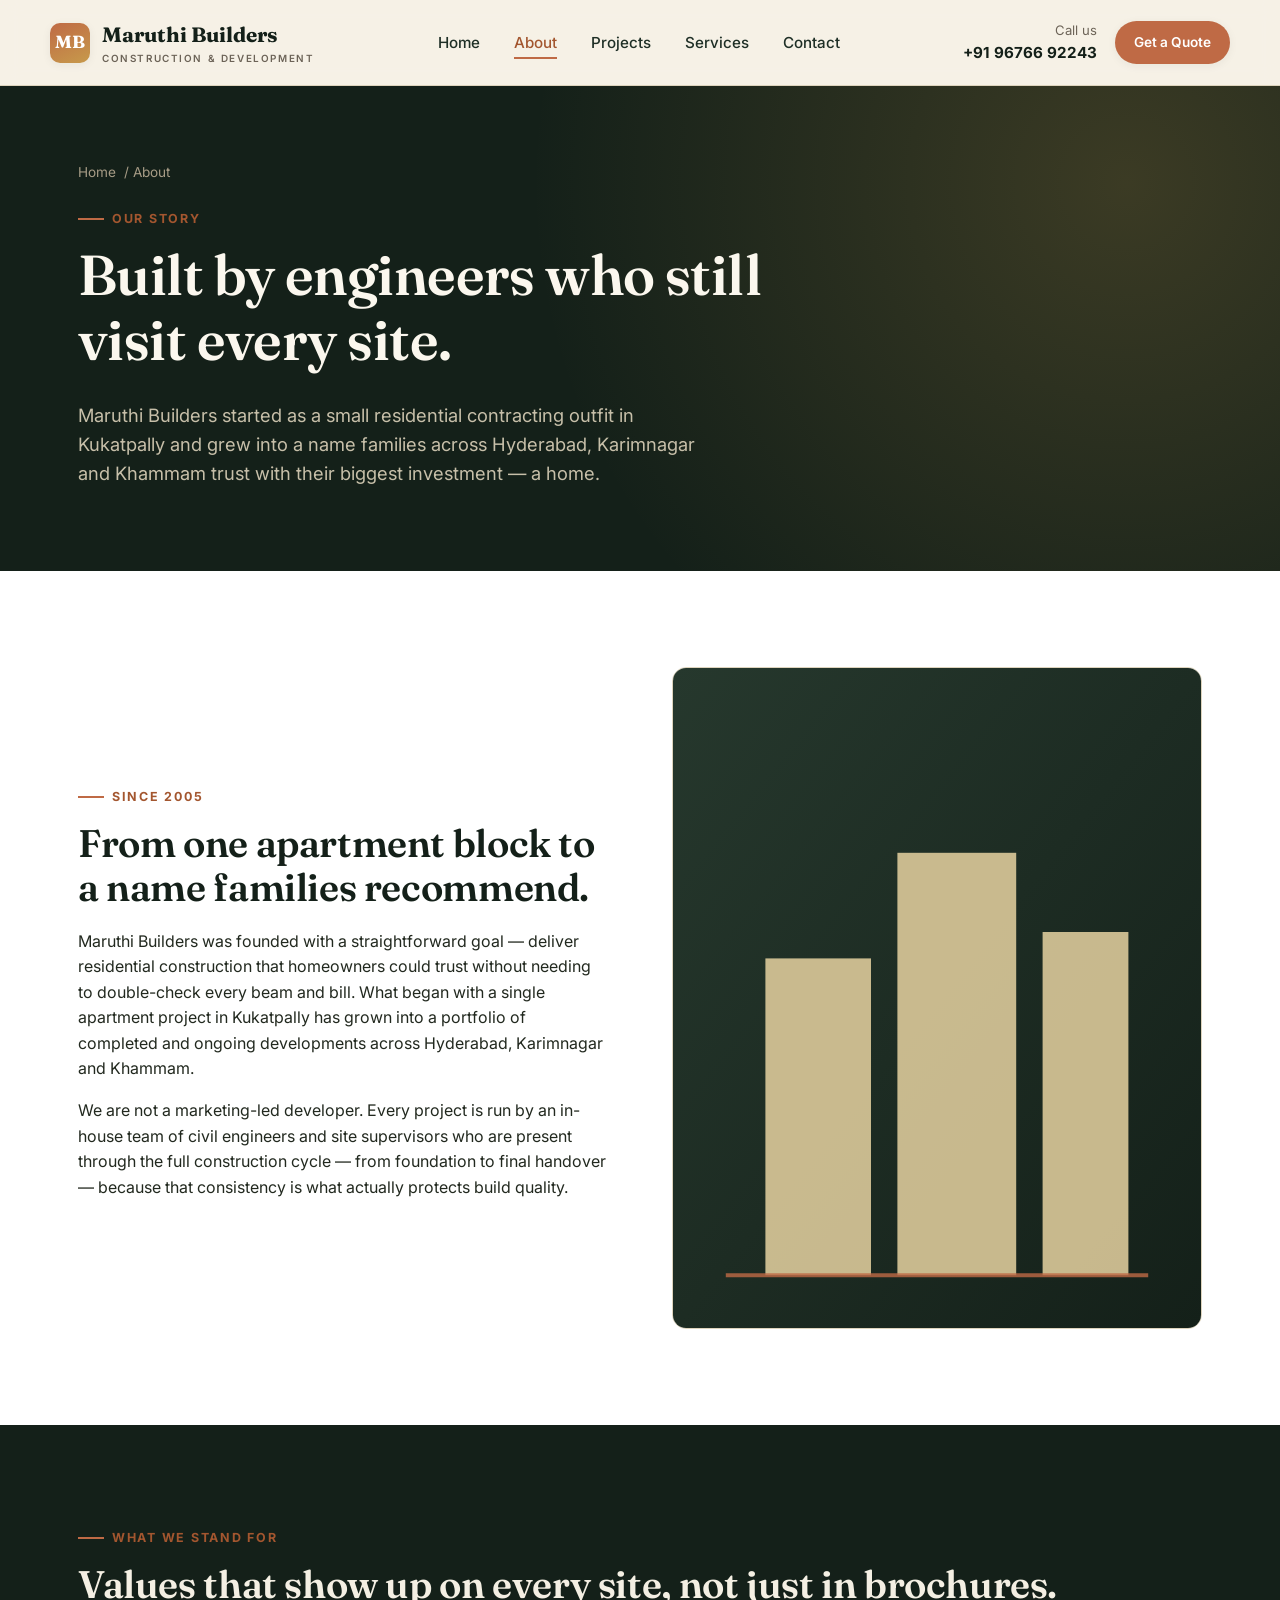
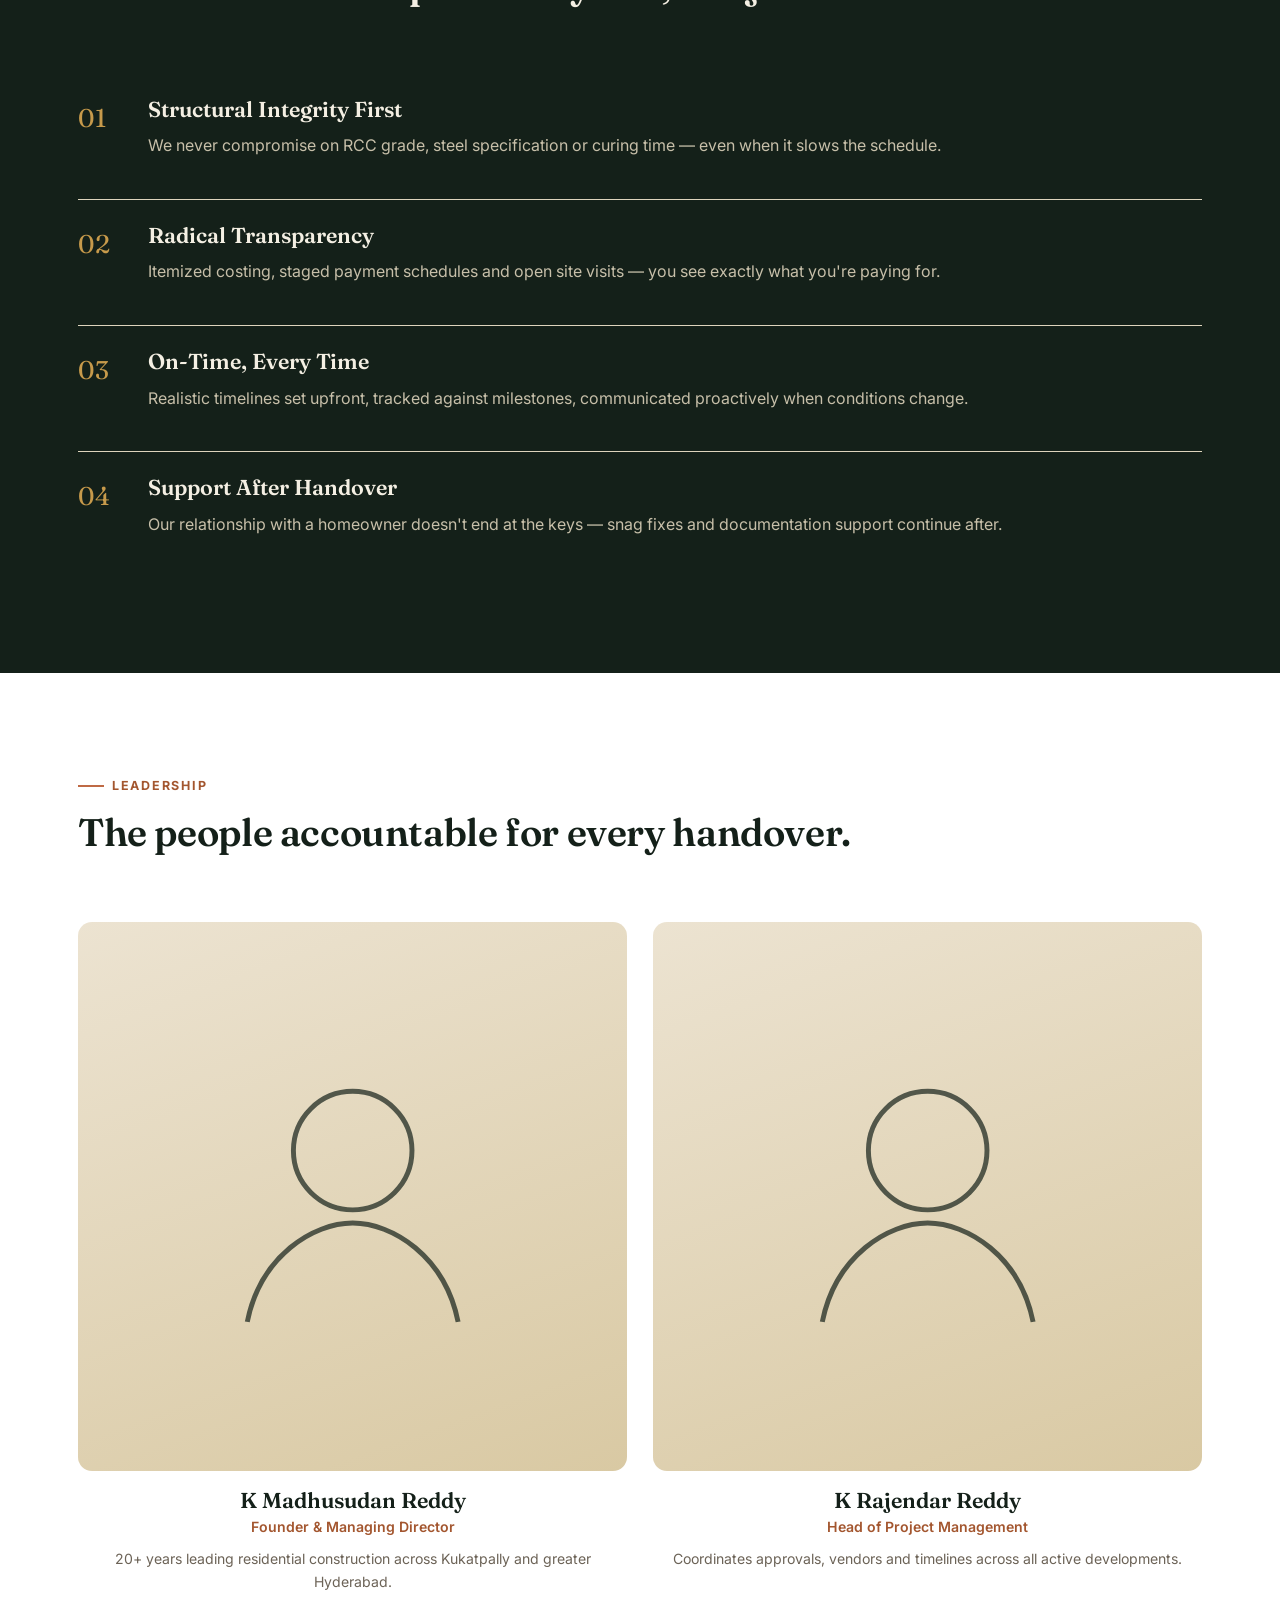
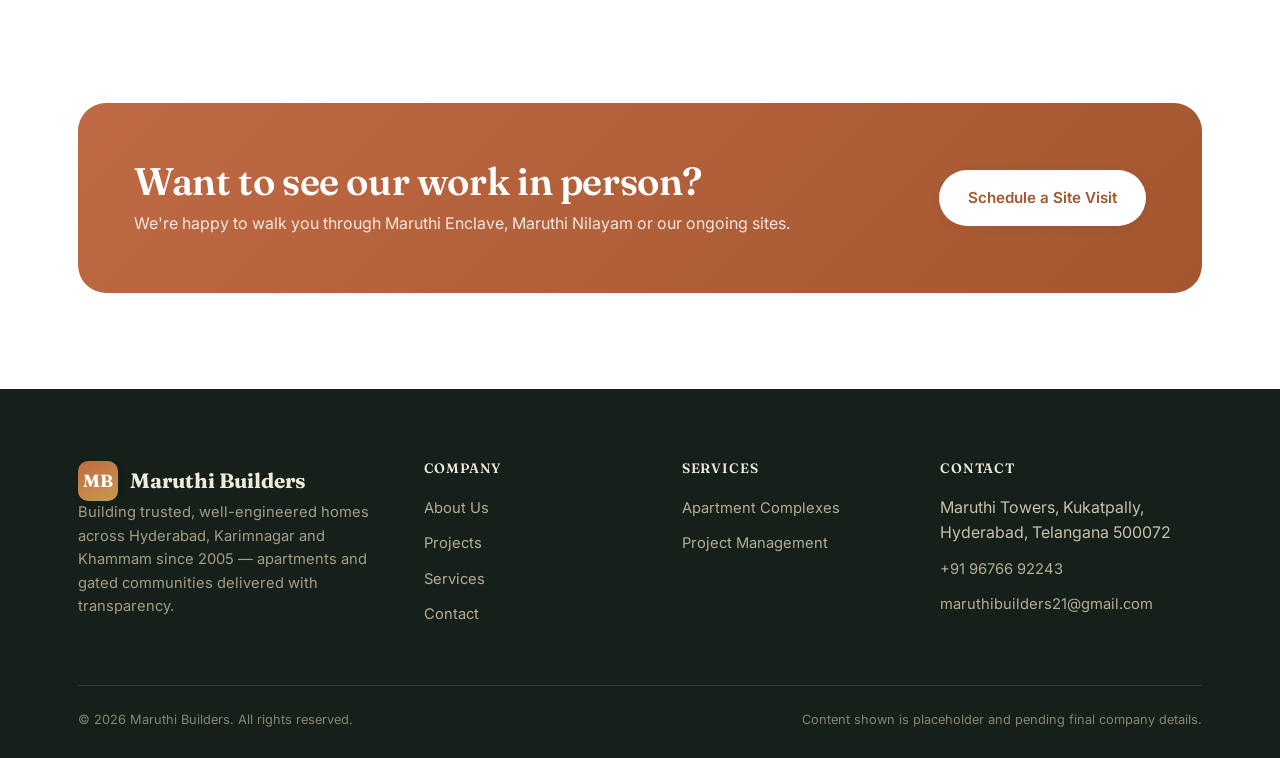
==== about.html @ 2b8c1f6b "Add per-project detail pages, refresh contact/service-area info, trim service lineup - Add individua" ====
<!DOCTYPE html>
<html lang="en">
<head>
<meta charset="UTF-8" />
<meta name="viewport" content="width=device-width, initial-scale=1.0" />
<title>About Us | Maruthi Builders</title>
<meta name="description" content="Maruthi Builders — two decades of residential construction in Hyderabad. Our story, values and the team behind every handover." />
<link rel="preconnect" href="https://fonts.googleapis.com">
<link href="https://fonts.googleapis.com/css2?family=Fraunces:wght@500;600;700&family=Inter:wght@400;500;600;700&display=swap" rel="stylesheet">
<link rel="stylesheet" href="css/styles.css" />
</head>
<body>

<header class="site-header">
  <nav class="nav container">
    <a href="index.html" class="brand">
      <span class="brand-mark">MB</span>
      <span>Maruthi Builders<small>Construction &amp; Development</small></span>
    </a>
    <ul class="nav-links">
      <li><a href="index.html">Home</a></li>
      <li><a href="about.html" aria-current="page">About</a></li>
      <li><a href="projects.html">Projects</a></li>
      <li><a href="services.html">Services</a></li>
      <li><a href="contact.html">Contact</a></li>
    </ul>
    <div class="nav-cta">
      <div class="nav-phone">
        <span>Call us</span>
        <strong>+91 96766 92243</strong>
      </div>
      <a href="contact.html" class="btn btn-primary btn-sm">Get a Quote</a>
    </div>
    <button class="nav-toggle" aria-label="Toggle menu">
      <span></span><span></span><span></span>
    </button>
  </nav>
</header>

<section class="page-hero">
  <div class="container">
    <div class="breadcrumb"><a href="index.html">Home</a> / About</div>
    <span class="eyebrow">Our Story</span>
    <h1>Built by engineers who still visit every site.</h1>
    <p class="lede">Maruthi Builders started as a small residential contracting outfit in Kukatpally and grew into a name families across Hyderabad, Karimnagar and Khammam trust with their biggest investment — a home.</p>
  </div>
</section>

<section class="section section--surface">
  <div class="container">
    <div class="grid grid-2" style="align-items:center; gap:64px;">
      <div class="reveal">
        <span class="eyebrow">Since 2005</span>
        <h2>From one apartment block to a name families recommend.</h2>
        <p>Maruthi Builders was founded with a straightforward goal — deliver residential construction that homeowners could trust without needing to double-check every beam and bill. What began with a single apartment project in Kukatpally has grown into a portfolio of completed and ongoing developments across Hyderabad, Karimnagar and Khammam.</p>
        <p>We are not a marketing-led developer. Every project is run by an in-house team of civil engineers and site supervisors who are present through the full construction cycle — from foundation to final handover — because that consistency is what actually protects build quality.</p>
      </div>
      <div class="card" style="padding:0; overflow:hidden;">
        <div class="project-thumb" style="aspect-ratio:4/5;">
          <svg viewBox="0 0 400 500" xmlns="http://www.w3.org/2000/svg">
            <rect width="400" height="500" fill="url(#ag1)"/>
            <defs><linearGradient id="ag1" x1="0" y1="0" x2="1" y2="1"><stop offset="0" stop-color="#26382d"/><stop offset="1" stop-color="#142019"/></linearGradient></defs>
            <g fill="#e7d3a1" opacity="0.85">
              <rect x="70" y="220" width="80" height="240"/>
              <rect x="170" y="140" width="90" height="320"/>
              <rect x="280" y="200" width="65" height="260"/>
            </g>
            <g stroke="#bf6a45" stroke-width="3" fill="none" opacity="0.8">
              <line x1="40" y1="460" x2="360" y2="460"/>
            </g>
          </svg>
        </div>
      </div>
    </div>
  </div>
</section>

<section class="section section--ink">
  <div class="container">
    <div class="section-head reveal">
      <div>
        <span class="eyebrow">What We Stand For</span>
        <h2>Values that show up on every site, not just in brochures.</h2>
      </div>
    </div>
    <div class="value-row reveal">
      <span class="value-num">01</span>
      <div><h3>Structural Integrity First</h3><p>We never compromise on RCC grade, steel specification or curing time — even when it slows the schedule.</p></div>
    </div>
    <div class="value-row reveal">
      <span class="value-num">02</span>
      <div><h3>Radical Transparency</h3><p>Itemized costing, staged payment schedules and open site visits — you see exactly what you're paying for.</p></div>
    </div>
    <div class="value-row reveal">
      <span class="value-num">03</span>
      <div><h3>On-Time, Every Time</h3><p>Realistic timelines set upfront, tracked against milestones, communicated proactively when conditions change.</p></div>
    </div>
    <div class="value-row reveal">
      <span class="value-num">04</span>
      <div><h3>Support After Handover</h3><p>Our relationship with a homeowner doesn't end at the keys — snag fixes and documentation support continue after.</p></div>
    </div>
  </div>
</section>

<section class="section section--surface">
  <div class="container">
    <div class="section-head reveal">
      <div>
        <span class="eyebrow">Leadership</span>
        <h2>The people accountable for every handover.</h2>
      </div>
    </div>
    <div class="grid grid-2">
      <div class="leader-card reveal">
        <div class="leader-photo">
          <svg viewBox="0 0 100 100" fill="none" stroke="#142019" stroke-width="1.5"><circle cx="50" cy="36" r="18"/><path d="M18 88c4-20 20-30 32-30s28 10 32 30"/></svg>
        </div>
        <h3>K Madhusudan Reddy</h3>
        <span class="leader-role">Founder &amp; Managing Director</span>
        <p>20+ years leading residential construction across Kukatpally and greater Hyderabad.</p>
      </div>
      <div class="leader-card reveal">
        <div class="leader-photo">
          <svg viewBox="0 0 100 100" fill="none" stroke="#142019" stroke-width="1.5"><circle cx="50" cy="36" r="18"/><path d="M18 88c4-20 20-30 32-30s28 10 32 30"/></svg>
        </div>
        <h3>K Rajendar Reddy</h3>
        <span class="leader-role">Head of Project Management</span>
        <p>Coordinates approvals, vendors and timelines across all active developments.</p>
      </div>
    </div>
  </div>
</section>

<section class="section section--surface" style="padding-top:0;">
  <div class="container">
    <div class="cta-band reveal">
      <div>
        <h2>Want to see our work in person?</h2>
        <p>We're happy to walk you through Maruthi Enclave, Maruthi Nilayam or our ongoing sites.</p>
      </div>
      <a href="contact.html" class="btn btn-primary">Schedule a Site Visit</a>
    </div>
  </div>
</section>

<footer class="site-footer">
  <div class="container">
    <div class="footer-grid">
      <div class="footer-brand">
        <a href="index.html" class="brand" style="color:#efe9da;">
          <span class="brand-mark">MB</span>
          <span>Maruthi Builders</span>
        </a>
        <p>Building trusted, well-engineered homes across Hyderabad, Karimnagar and Khammam since 2005 — apartments and gated communities delivered with transparency.</p>
      </div>
      <div class="footer-col">
        <h4>Company</h4>
        <ul>
          <li><a href="about.html">About Us</a></li>
          <li><a href="projects.html">Projects</a></li>
          <li><a href="services.html">Services</a></li>
          <li><a href="contact.html">Contact</a></li>
        </ul>
      </div>
      <div class="footer-col">
        <h4>Services</h4>
        <ul>
          <li><a href="services.html">Apartment Complexes</a></li>
          <li><a href="services.html">Project Management</a></li>
        </ul>
      </div>
      <div class="footer-col">
        <h4>Contact</h4>
        <ul>
          <li>Maruthi Towers, Kukatpally, Hyderabad, Telangana 500072</li>
          <li><a href="tel:+919676692243">+91 96766 92243</a></li>
          <li><a href="mailto:maruthibuilders21@gmail.com">maruthibuilders21@gmail.com</a></li>
        </ul>
      </div>
    </div>
    <div class="footer-bottom">
      <span>© 2026 Maruthi Builders. All rights reserved.</span>
      <span>Content shown is placeholder and pending final company details.</span>
    </div>
  </div>
</footer>

<script src="js/main.js"></script>
</body>
</html>
---- css/styles.css ----
/* ==========================================================================
   Maruthi Builders — Design System
   ========================================================================== */

:root {
  /* Palette: deep forest ink + warm terracotta/gold on sand */
  --ink: #142019;
  --ink-soft: #1f2f26;
  --ink-fade: #45564c;
  --sand: #f6f1e7;
  --sand-deep: #ece3d1;
  --surface: #ffffff;
  --text: #22291f;
  --muted: #6c6357;
  --line: #ded4bd;
  --terracotta: #bf6a45;
  --terracotta-dark: #a3562f;
  --gold: #c79a4b;
  --gold-soft: #e7d3a1;
  --success: #4c7a5c;

  --font-head: "Fraunces", "Georgia", serif;
  --font-body: "Inter", "Segoe UI", -apple-system, BlinkMacSystemFont, sans-serif;

  --radius-sm: 6px;
  --radius-md: 14px;
  --radius-lg: 28px;

  --shadow-sm: 0 2px 10px rgba(20, 32, 25, 0.06);
  --shadow-md: 0 12px 32px rgba(20, 32, 25, 0.10);
  --shadow-lg: 0 24px 60px rgba(20, 32, 25, 0.16);

  --container: 1180px;
}

* { box-sizing: border-box; }
html { scroll-behavior: smooth; }

body {
  margin: 0;
  font-family: var(--font-body);
  color: var(--text);
  background: var(--sand);
  line-height: 1.6;
  -webkit-font-smoothing: antialiased;
}

img { max-width: 100%; display: block; }
a { color: inherit; text-decoration: none; }
ul { list-style: none; margin: 0; padding: 0; }
button { font-family: inherit; cursor: pointer; }
input, select, textarea { font-family: inherit; }

h1, h2, h3, h4 {
  font-family: var(--font-head);
  color: var(--ink);
  margin: 0 0 0.5em;
  line-height: 1.15;
  font-weight: 600;
}

h1 { font-size: clamp(2.4rem, 4.4vw, 4rem); letter-spacing: -0.01em; }
h2 { font-size: clamp(1.9rem, 3vw, 2.7rem); letter-spacing: -0.01em; }
h3 { font-size: 1.35rem; }
p { margin: 0 0 1em; color: var(--text); }

.container {
  max-width: var(--container);
  margin: 0 auto;
  padding: 0 28px;
}

.eyebrow {
  display: inline-flex;
  align-items: center;
  gap: 8px;
  font-size: 0.78rem;
  font-weight: 700;
  letter-spacing: 0.14em;
  text-transform: uppercase;
  color: var(--terracotta-dark);
  margin-bottom: 14px;
}
.eyebrow::before {
  content: "";
  width: 26px;
  height: 2px;
  background: var(--terracotta);
  display: inline-block;
}

.section { padding: 96px 0; }
.section--tight { padding: 64px 0; }
.section--ink { background: var(--ink); color: #efe9da; }
.section--ink h2, .section--ink h3, .section--ink p.lede { color: #f4efe3; }
.section--ink p { color: #c7bfa9; }
.section--sand-deep { background: var(--sand-deep); }
.section--surface { background: var(--surface); }

.lede {
  font-size: 1.15rem;
  color: var(--ink-fade);
  max-width: 620px;
}

.section-head {
  display: flex;
  justify-content: space-between;
  align-items: flex-end;
  gap: 32px;
  margin-bottom: 48px;
  flex-wrap: wrap;
}
.section-head .lede { margin: 0; }

/* Buttons */
.btn {
  display: inline-flex;
  align-items: center;
  gap: 10px;
  padding: 15px 28px;
  border-radius: 999px;
  font-weight: 600;
  font-size: 0.95rem;
  border: 1px solid transparent;
  transition: transform 0.2s ease, box-shadow 0.2s ease, background 0.2s ease, color .2s ease;
  white-space: nowrap;
}
.btn-primary {
  background: var(--terracotta);
  color: #fff;
  box-shadow: var(--shadow-sm);
}
.btn-primary:hover { background: var(--terracotta-dark); transform: translateY(-2px); box-shadow: var(--shadow-md); }

.btn-ghost {
  background: transparent;
  border-color: rgba(20, 32, 25, 0.22);
  color: var(--ink);
}
.btn-ghost:hover { border-color: var(--ink); transform: translateY(-2px); }

.btn-on-dark {
  border-color: rgba(239, 233, 218, 0.35);
  color: #efe9da;
}
.btn-on-dark:hover { border-color: #efe9da; }

.btn-sm { padding: 10px 18px; font-size: 0.85rem; }

/* ==========================================================================
   Header / Nav
   ========================================================================== */

.site-header {
  position: sticky;
  top: 0;
  z-index: 100;
  background: rgba(246, 241, 231, 0.92);
  backdrop-filter: blur(10px);
  border-bottom: 1px solid var(--line);
}

.nav {
  display: flex;
  align-items: center;
  justify-content: space-between;
  padding: 18px 0;
}

.brand {
  display: flex;
  align-items: center;
  gap: 12px;
  font-family: var(--font-head);
  font-size: 1.3rem;
  font-weight: 700;
  color: var(--ink);
}
.brand-mark {
  width: 40px;
  height: 40px;
  border-radius: 10px;
  background: linear-gradient(155deg, var(--terracotta), var(--gold));
  display: flex;
  align-items: center;
  justify-content: center;
  color: #fff;
  font-family: var(--font-head);
  font-weight: 700;
  font-size: 1.1rem;
  box-shadow: var(--shadow-sm);
}
.brand small {
  display: block;
  font-family: var(--font-body);
  font-size: 0.62rem;
  font-weight: 600;
  letter-spacing: 0.16em;
  color: var(--muted);
  text-transform: uppercase;
}

.nav-links {
  display: flex;
  align-items: center;
  gap: 34px;
}
.nav-links a {
  font-size: 0.95rem;
  font-weight: 500;
  color: var(--ink-soft);
  position: relative;
  padding: 4px 0;
}
.nav-links a::after {
  content: "";
  position: absolute;
  left: 0; right: 0; bottom: -3px;
  height: 2px;
  background: var(--terracotta);
  transform: scaleX(0);
  transform-origin: left;
  transition: transform 0.25s ease;
}
.nav-links a:hover::after,
.nav-links a[aria-current="page"]::after { transform: scaleX(1); }
.nav-links a[aria-current="page"] { color: var(--terracotta-dark); }

.nav-cta { display: flex; align-items: center; gap: 18px; }
.nav-phone {
  display: flex;
  flex-direction: column;
  font-size: 0.82rem;
  color: var(--muted);
  text-align: right;
}
.nav-phone strong { color: var(--ink); font-size: 0.95rem; }

.nav-toggle {
  display: none;
  flex-direction: column;
  gap: 5px;
  background: none;
  border: none;
  padding: 6px;
}
.nav-toggle span { width: 24px; height: 2px; background: var(--ink); border-radius: 2px; }

/* ==========================================================================
   Hero
   ========================================================================== */

.hero {
  position: relative;
  overflow: hidden;
  background: var(--ink);
  color: #efe9da;
  padding: 120px 0 100px;
}
.hero::before {
  content: "";
  position: absolute;
  inset: 0;
  background:
    radial-gradient(circle at 82% 12%, rgba(199, 154, 75, 0.28), transparent 45%),
    radial-gradient(circle at 8% 88%, rgba(191, 106, 69, 0.24), transparent 50%);
  pointer-events: none;
}
.hero .container { position: relative; display: grid; grid-template-columns: 1.1fr 0.9fr; gap: 56px; align-items: center; }
.hero-copy .eyebrow { color: var(--gold-soft); }
.hero-copy .eyebrow::before { background: var(--gold-soft); }
.hero h1 { color: #fbf7ee; }
.hero-copy p.lede { color: #c7bfa9; }
.hero-actions { display: flex; gap: 16px; margin-top: 32px; flex-wrap: wrap; }

.hero-stats {
  display: grid;
  grid-template-columns: repeat(3, 1fr);
  gap: 22px;
  margin-top: 56px;
  border-top: 1px solid rgba(239, 233, 218, 0.18);
  padding-top: 28px;
}
.hero-stats .stat-num { font-family: var(--font-head); font-size: 2.1rem; color: var(--gold-soft); }
.hero-stats .stat-label { font-size: 0.8rem; color: #a79c86; letter-spacing: 0.03em; }

.hero-visual {
  position: relative;
  aspect-ratio: 4 / 5;
  border-radius: var(--radius-lg);
  background: linear-gradient(160deg, #26382d, #1a251d 60%, #142019);
  border: 1px solid rgba(239, 233, 218, 0.14);
  overflow: hidden;
  box-shadow: var(--shadow-lg);
}
.hero-visual svg { position: absolute; inset: 0; width: 100%; height: 100%; }
.hero-visual-badge {
  position: absolute;
  left: 24px;
  bottom: 24px;
  right: 24px;
  background: rgba(20, 32, 25, 0.55);
  backdrop-filter: blur(6px);
  border: 1px solid rgba(239, 233, 218, 0.18);
  border-radius: var(--radius-md);
  padding: 18px 20px;
  display: flex;
  justify-content: space-between;
  gap: 12px;
}
.hero-visual-badge div strong { display: block; font-family: var(--font-head); color: var(--gold-soft); font-size: 1.1rem; }
.hero-visual-badge div span { font-size: 0.78rem; color: #c7bfa9; }

/* ==========================================================================
   Trust strip
   ========================================================================== */
.trust-strip {
  background: var(--surface);
  border-bottom: 1px solid var(--line);
  padding: 26px 0;
}
.trust-strip .container {
  display: flex;
  flex-wrap: nowrap;
  gap: clamp(6px, 1.8vw, 28px);
  justify-content: space-between;
  align-items: center;
}
.trust-item {
  display: flex;
  align-items: center;
  gap: 8px;
  font-size: clamp(0.62rem, 1.55vw, 0.88rem);
  color: var(--ink-soft);
  font-weight: 600;
  white-space: nowrap;
  min-width: 0;
}
.trust-item .dot { flex-shrink: 0; }
.trust-item .dot { width: 8px; height: 8px; border-radius: 50%; background: var(--terracotta); }

/* ==========================================================================
   Cards: services / values / process
   ========================================================================== */

.grid {
  display: grid;
  gap: 26px;
}
.grid-4 { grid-template-columns: repeat(4, 1fr); }
.grid-3 { grid-template-columns: repeat(3, 1fr); }
.grid-2 { grid-template-columns: repeat(2, 1fr); }

.card {
  background: var(--surface);
  border: 1px solid var(--line);
  border-radius: var(--radius-md);
  padding: 32px 28px;
  transition: transform 0.25s ease, box-shadow 0.25s ease, border-color .25s ease;
}
.card:hover { transform: translateY(-6px); box-shadow: var(--shadow-md); border-color: transparent; }

.card-icon {
  width: 52px;
  height: 52px;
  border-radius: 14px;
  background: linear-gradient(155deg, rgba(191,106,69,0.16), rgba(199,154,75,0.16));
  color: var(--terracotta-dark);
  display: flex;
  align-items: center;
  justify-content: center;
  margin-bottom: 20px;
}
.card-icon svg { width: 26px; height: 26px; }

.card h3 { margin-bottom: 10px; }
.card p { color: var(--muted); margin-bottom: 0; font-size: 0.95rem; }
.card-link {
  display: inline-flex;
  align-items: center;
  gap: 6px;
  margin-top: 16px;
  font-size: 0.85rem;
  font-weight: 700;
  color: var(--terracotta-dark);
}

/* Process */
.process-grid {
  display: grid;
  grid-template-columns: repeat(4, 1fr);
  gap: 24px;
  counter-reset: step;
}
.process-step { position: relative; padding-top: 8px; }
.process-step .step-num {
  font-family: var(--font-head);
  font-size: 2.6rem;
  color: var(--gold-soft);
  opacity: 0.7;
  display: block;
  margin-bottom: 10px;
}
.section--ink .process-step h3 { color: #f4efe3; }
.process-step p { color: var(--muted); font-size: 0.92rem; }
.section--ink .process-step p { color: #b6ac95; }

/* ==========================================================================
   Projects
   ========================================================================== */

.project-filters {
  display: flex;
  gap: 10px;
  flex-wrap: wrap;
  margin-bottom: 40px;
}
.filter-btn {
  padding: 10px 20px;
  border-radius: 999px;
  border: 1px solid var(--line);
  background: var(--surface);
  font-size: 0.85rem;
  font-weight: 600;
  color: var(--ink-soft);
  transition: all 0.2s ease;
}
.filter-btn:hover { border-color: var(--terracotta); }
.filter-btn.is-active { background: var(--ink); color: #efe9da; border-color: var(--ink); }

.project-card {
  background: var(--surface);
  border-radius: var(--radius-md);
  overflow: hidden;
  border: 1px solid var(--line);
  transition: transform .25s ease, box-shadow .25s ease;
}
.project-card:hover { transform: translateY(-6px); box-shadow: var(--shadow-md); }
.project-thumb {
  aspect-ratio: 4/3;
  position: relative;
  overflow: hidden;
}
.project-thumb svg { width: 100%; height: 100%; }
.project-status {
  position: absolute;
  top: 14px;
  left: 14px;
  padding: 6px 14px;
  border-radius: 999px;
  font-size: 0.72rem;
  font-weight: 700;
  letter-spacing: 0.04em;
  text-transform: uppercase;
  backdrop-filter: blur(4px);
}
.project-status.completed { background: rgba(76, 122, 92, 0.9); color: #fff; }
.project-status.ongoing { background: rgba(199, 154, 75, 0.92); color: #22291f; }
.project-status.upcoming { background: rgba(191, 106, 69, 0.92); color: #fff; }

.project-body { padding: 24px 24px 26px; }
.project-loc { display: flex; align-items: center; gap: 6px; font-size: 0.82rem; color: var(--muted); margin-bottom: 10px; }
.project-meta {
  display: flex;
  gap: 18px;
  margin-top: 16px;
  padding-top: 16px;
  border-top: 1px dashed var(--line);
  font-size: 0.8rem;
  color: var(--ink-fade);
}
.project-meta strong { display: block; color: var(--ink); font-family: var(--font-head); font-size: 1rem; }

/* ==========================================================================
   Testimonials
   ========================================================================== */
.testimonial-card {
  background: var(--surface);
  border-radius: var(--radius-md);
  padding: 32px;
  border: 1px solid var(--line);
}
.testimonial-quote { font-family: var(--font-head); font-size: 1.15rem; color: var(--ink); margin-bottom: 20px; }
.testimonial-person { display: flex; align-items: center; gap: 12px; }
.avatar {
  width: 44px; height: 44px; border-radius: 50%;
  display: flex; align-items: center; justify-content: center;
  background: linear-gradient(155deg, var(--terracotta), var(--gold));
  color: #fff; font-weight: 700; font-family: var(--font-head);
}
.testimonial-person strong { display: block; font-size: 0.92rem; }
.testimonial-person span { font-size: 0.8rem; color: var(--muted); }
.stars { color: var(--gold); letter-spacing: 2px; margin-bottom: 12px; }

/* ==========================================================================
   CTA band
   ========================================================================== */
.cta-band {
  background: linear-gradient(135deg, var(--terracotta) 0%, var(--terracotta-dark) 100%);
  border-radius: var(--radius-lg);
  padding: 56px;
  color: #fff;
  display: flex;
  justify-content: space-between;
  align-items: center;
  gap: 32px;
  flex-wrap: wrap;
}
.cta-band h2 { color: #fff; margin-bottom: 8px; }
.cta-band p { color: rgba(255,255,255,0.85); margin: 0; }
.cta-band .btn-primary { background: #fff; color: var(--terracotta-dark); }

/* ==========================================================================
   Project detail pages
   ========================================================================== */
.detail-specs { display: grid; grid-template-columns: 1fr 1fr; gap: 0 32px; }
.detail-specs > div { padding: 14px 0; border-top: 1px dashed var(--line); }
.detail-specs > div:nth-child(1), .detail-specs > div:nth-child(2) { border-top: none; }
.detail-specs dt { font-weight: 700; color: var(--ink); font-family: var(--font-head); font-size: 0.95rem; margin-bottom: 4px; }
.detail-specs dd { margin: 0; color: var(--ink-fade); font-size: 0.9rem; line-height: 1.5; }
.amenity-grid { display: grid; grid-template-columns: repeat(3, 1fr); gap: 14px; }
.amenity-chip {
  background: var(--surface);
  border: 1px solid var(--line);
  border-radius: var(--radius-md);
  padding: 18px 14px;
  text-align: center;
  font-weight: 600;
  font-size: 0.88rem;
  color: var(--ink-soft);
}
.area-table { width: 100%; border-collapse: collapse; font-size: 0.9rem; }
.area-table th, .area-table td { padding: 10px 14px; border-bottom: 1px solid var(--line); text-align: left; }
.area-table th { font-family: var(--font-head); color: var(--ink); background: var(--sand); }
.rera-badge {
  display: inline-flex; align-items: center; gap: 8px;
  background: var(--sand-deep); border: 1px solid var(--line);
  border-radius: 999px; padding: 8px 16px; font-size: 0.8rem;
  font-weight: 700; color: var(--ink-soft); margin-bottom: 18px;
}
@media (max-width: 720px) {
  .detail-specs { grid-template-columns: 1fr; }
  .amenity-grid { grid-template-columns: repeat(2, 1fr); }
}
.cta-band .btn-primary:hover { background: var(--ink); color: #fff; }

/* ==========================================================================
   Footer
   ========================================================================== */
.site-footer { background: var(--ink); color: #c7bfa9; padding: 72px 0 28px; }
.footer-grid {
  display: grid;
  grid-template-columns: 1.4fr 1fr 1fr 1.2fr;
  gap: 40px;
  padding-bottom: 48px;
  border-bottom: 1px solid rgba(239, 233, 218, 0.12);
}
.footer-brand p { color: #a79c86; font-size: 0.92rem; max-width: 320px; }
.footer-col h4 { color: #efe9da; font-size: 0.85rem; letter-spacing: 0.06em; text-transform: uppercase; margin-bottom: 18px; }
.footer-col ul li { margin-bottom: 10px; }
.footer-col a { color: #b6ac95; font-size: 0.92rem; }
.footer-col a:hover { color: var(--gold-soft); }
.footer-bottom {
  padding-top: 24px;
  display: flex;
  justify-content: space-between;
  font-size: 0.8rem;
  color: #8b8271;
  flex-wrap: wrap;
  gap: 10px;
}

/* ==========================================================================
   Forms
   ========================================================================== */
.form-card {
  background: var(--surface);
  border-radius: var(--radius-lg);
  padding: 40px;
  border: 1px solid var(--line);
  box-shadow: var(--shadow-md);
}
.form-row { display: grid; grid-template-columns: 1fr 1fr; gap: 18px; margin-bottom: 18px; }
.field { display: flex; flex-direction: column; gap: 8px; margin-bottom: 18px; }
.field label { font-size: 0.85rem; font-weight: 600; color: var(--ink-soft); }
.field input, .field select, .field textarea {
  padding: 13px 16px;
  border-radius: var(--radius-sm);
  border: 1px solid var(--line);
  background: var(--sand);
  font-size: 0.95rem;
  color: var(--text);
  transition: border-color .2s ease, box-shadow .2s ease;
}
.field input:focus, .field select:focus, .field textarea:focus {
  outline: none;
  border-color: var(--terracotta);
  box-shadow: 0 0 0 3px rgba(191,106,69,0.14);
}
.form-note { font-size: 0.8rem; color: var(--muted); margin-top: 14px; }
.form-success {
  display: none;
  background: rgba(76,122,92,0.12);
  border: 1px solid rgba(76,122,92,0.35);
  color: var(--success);
  padding: 14px 18px;
  border-radius: var(--radius-sm);
  font-size: 0.9rem;
  margin-top: 18px;
}
.form-success.is-visible { display: block; }

.contact-info-card {
  background: var(--ink);
  color: #efe9da;
  border-radius: var(--radius-lg);
  padding: 40px;
}
.contact-info-card h3 { color: #efe9da; }
.contact-info-row { display: flex; gap: 16px; padding: 18px 0; border-bottom: 1px solid rgba(239,233,218,0.12); }
.contact-info-row:last-child { border-bottom: none; }
.contact-info-row .ci-icon {
  width: 42px; height: 42px; border-radius: 12px;
  background: rgba(199,154,75,0.16); color: var(--gold-soft);
  display: flex; align-items: center; justify-content: center; flex-shrink: 0;
}
.contact-info-row strong { display: block; margin-bottom: 4px; color: #f4efe3; }
.contact-info-row span, .contact-info-row a { color: #b6ac95; font-size: 0.92rem; }

/* ==========================================================================
   Page hero (inner pages)
   ========================================================================== */
.page-hero {
  background: var(--ink);
  color: #efe9da;
  padding: 76px 0 64px;
  position: relative;
  overflow: hidden;
}
.page-hero::before {
  content: "";
  position: absolute; inset: 0;
  background: radial-gradient(circle at 88% 20%, rgba(199,154,75,0.22), transparent 50%);
}
.page-hero .container { position: relative; }
.breadcrumb { display: flex; gap: 8px; font-size: 0.85rem; color: #a79c86; margin-bottom: 18px; }
.breadcrumb a:hover { color: var(--gold-soft); }
.page-hero h1 { color: #fbf7ee; max-width: 760px; }
.page-hero .lede { color: #c7bfa9; }

/* ==========================================================================
   Timeline / values (about page)
   ========================================================================== */
.timeline { position: relative; padding-left: 32px; border-left: 2px solid var(--line); }
.timeline-item { position: relative; padding-bottom: 40px; }
.timeline-item:last-child { padding-bottom: 0; }
.timeline-item::before {
  content: "";
  position: absolute;
  left: -39px; top: 4px;
  width: 14px; height: 14px;
  border-radius: 50%;
  background: var(--terracotta);
  border: 3px solid var(--sand);
  box-shadow: 0 0 0 2px var(--terracotta);
}
.timeline-year { font-family: var(--font-head); color: var(--terracotta-dark); font-size: 1.1rem; margin-bottom: 4px; }

.value-row { display: flex; gap: 20px; padding: 24px 0; border-bottom: 1px solid var(--line); }
.value-row:last-child { border-bottom: none; }
.value-num { font-family: var(--font-head); font-size: 1.6rem; color: var(--gold); width: 50px; flex-shrink: 0; }

.leader-card { text-align: center; }
.leader-photo {
  width: 100%; aspect-ratio: 1;
  border-radius: var(--radius-md);
  background: linear-gradient(160deg, var(--sand-deep), #d9c9a3);
  display: flex; align-items: center; justify-content: center;
  margin-bottom: 18px;
  overflow: hidden;
}
.leader-photo svg { width: 60%; height: 60%; opacity: 0.7; }
.leader-card h3 { margin-bottom: 2px; }
.leader-role { color: var(--terracotta-dark); font-weight: 600; font-size: 0.88rem; margin-bottom: 10px; display:block; }
.leader-card p { color: var(--muted); font-size: 0.88rem; }

/* ==========================================================================
   FAQ
   ========================================================================== */
.faq-item {
  border-bottom: 1px solid var(--line);
  padding: 22px 0;
}
.faq-q {
  display: flex;
  justify-content: space-between;
  align-items: center;
  cursor: pointer;
  font-weight: 600;
  color: var(--ink);
  font-size: 1.02rem;
}
.faq-q .plus { font-size: 1.4rem; color: var(--terracotta); transition: transform 0.25s ease; }
.faq-item.is-open .faq-q .plus { transform: rotate(45deg); }
.faq-a {
  max-height: 0;
  overflow: hidden;
  transition: max-height 0.3s ease;
  color: var(--muted);
  font-size: 0.94rem;
}
.faq-item.is-open .faq-a { max-height: 240px; margin-top: 12px; }

/* ==========================================================================
   Utilities
   ========================================================================== */
.text-center { text-align: center; }
.mx-auto { margin-left: auto; margin-right: auto; }
.mt-0 { margin-top: 0; }
.badge {
  display: inline-block;
  padding: 6px 14px;
  border-radius: 999px;
  background: rgba(199,154,75,0.16);
  color: var(--terracotta-dark);
  font-size: 0.75rem;
  font-weight: 700;
  letter-spacing: 0.04em;
  text-transform: uppercase;
}
.reveal { opacity: 0; transform: translateY(24px); transition: opacity .6s ease, transform .6s ease; }
.reveal.is-visible { opacity: 1; transform: translateY(0); }

/* ==========================================================================
   Responsive
   ========================================================================== */
@media (max-width: 1000px) {
  .hero .container { grid-template-columns: 1fr; }
  .hero-visual { max-width: 460px; margin: 0 auto; }
  .grid-4 { grid-template-columns: repeat(2, 1fr); }
  .grid-3 { grid-template-columns: repeat(2, 1fr); }
  .process-grid { grid-template-columns: repeat(2, 1fr); }
  .footer-grid { grid-template-columns: 1fr 1fr; }
  .form-row { grid-template-columns: 1fr; }
}

@media (max-width: 720px) {
  .nav-links, .nav-phone { display: none; }
  .nav-toggle { display: flex; }
  .grid-4, .grid-3, .grid-2 { grid-template-columns: 1fr; }
  .process-grid { grid-template-columns: 1fr; }
  .section { padding: 64px 0; }
  .cta-band { flex-direction: column; text-align: center; padding: 40px 28px; }
  .footer-grid { grid-template-columns: 1fr; }
  .footer-bottom { flex-direction: column; text-align: center; }
  .section-head { flex-direction: column; align-items: flex-start; }
}

/* Mobile nav drawer */
body.nav-open .nav-links {
  display: flex;
  position: absolute;
  top: 100%;
  left: 0; right: 0;
  background: var(--sand);
  flex-direction: column;
  padding: 24px 28px;
  gap: 20px;
  border-bottom: 1px solid var(--line);
  box-shadow: var(--shadow-md);
}
body.nav-open .nav-phone {
  display: flex;
  position: absolute;
  top: calc(100% + 210px);
  left: 28px;
  text-align: left;
}
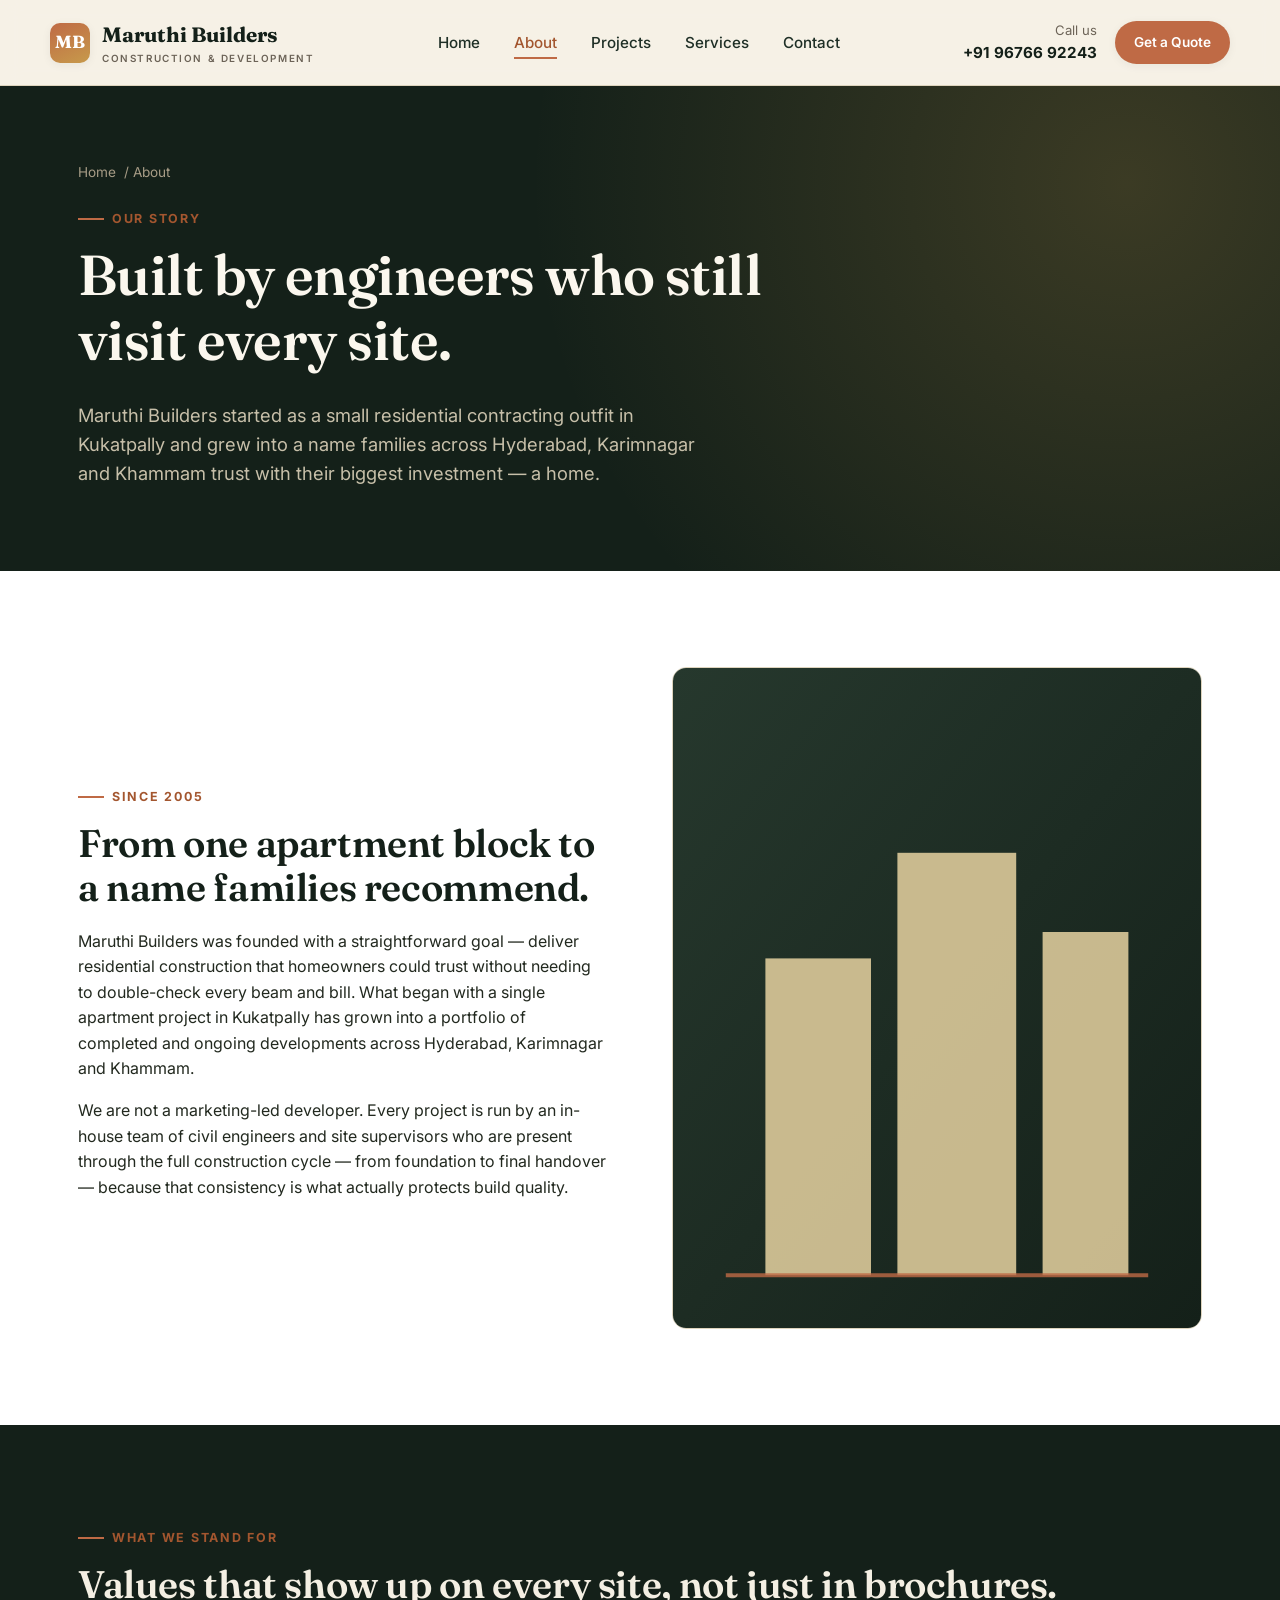
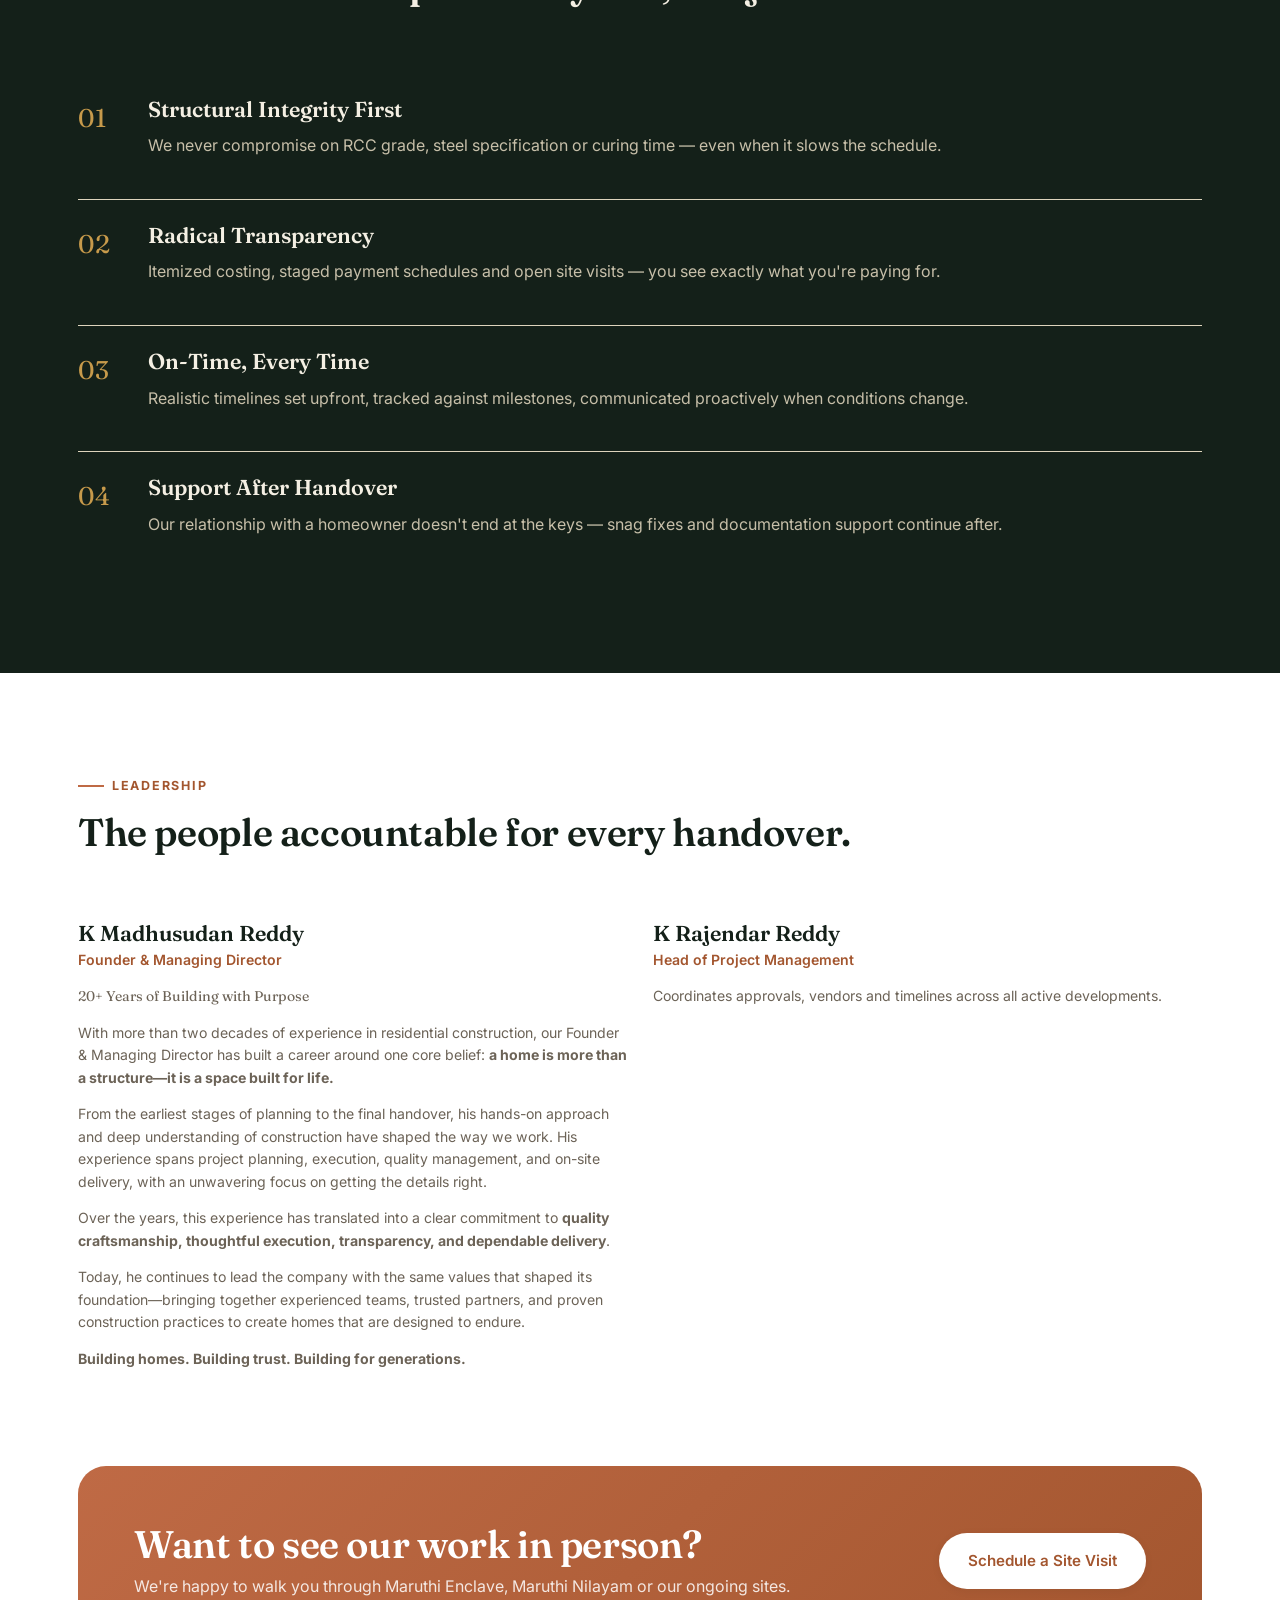
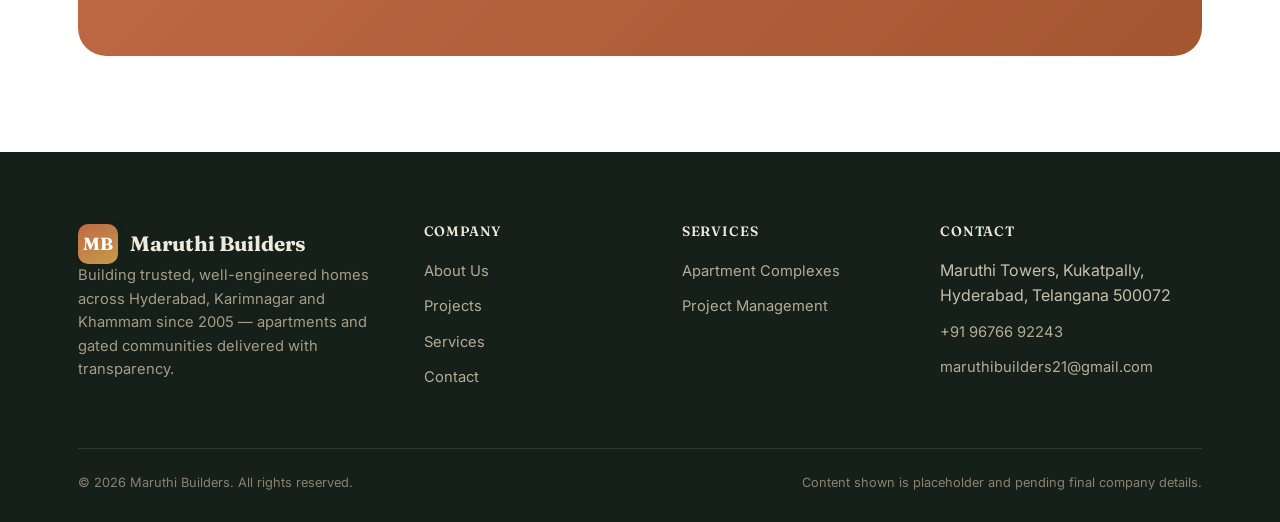
==== commit 484426eb: "Replace leadership photos with founder's full bio" ====
--- a/about.html
+++ b/about.html
@@ -112,17 +112,16 @@
     </div>
     <div class="grid grid-2">
       <div class="leader-card reveal">
-        <div class="leader-photo">
-          <svg viewBox="0 0 100 100" fill="none" stroke="#142019" stroke-width="1.5"><circle cx="50" cy="36" r="18"/><path d="M18 88c4-20 20-30 32-30s28 10 32 30"/></svg>
-        </div>
         <h3>K Madhusudan Reddy</h3>
         <span class="leader-role">Founder &amp; Managing Director</span>
-        <p>20+ years leading residential construction across Kukatpally and greater Hyderabad.</p>
+        <p class="leader-lede">20+ Years of Building with Purpose</p>
+        <p>With more than two decades of experience in residential construction, our Founder &amp; Managing Director has built a career around one core belief: <strong>a home is more than a structure—it is a space built for life.</strong></p>
+        <p>From the earliest stages of planning to the final handover, his hands-on approach and deep understanding of construction have shaped the way we work. His experience spans project planning, execution, quality management, and on-site delivery, with an unwavering focus on getting the details right.</p>
+        <p>Over the years, this experience has translated into a clear commitment to <strong>quality craftsmanship, thoughtful execution, transparency, and dependable delivery</strong>.</p>
+        <p>Today, he continues to lead the company with the same values that shaped its foundation—bringing together experienced teams, trusted partners, and proven construction practices to create homes that are designed to endure.</p>
+        <p><strong>Building homes. Building trust. Building for generations.</strong></p>
       </div>
       <div class="leader-card reveal">
-        <div class="leader-photo">
-          <svg viewBox="0 0 100 100" fill="none" stroke="#142019" stroke-width="1.5"><circle cx="50" cy="36" r="18"/><path d="M18 88c4-20 20-30 32-30s28 10 32 30"/></svg>
-        </div>
         <h3>K Rajendar Reddy</h3>
         <span class="leader-role">Head of Project Management</span>
         <p>Coordinates approvals, vendors and timelines across all active developments.</p>
--- a/css/styles.css
+++ b/css/styles.css
@@ -435,7 +435,10 @@
   overflow: hidden;
   border: 1px solid var(--line);
   transition: transform .25s ease, box-shadow .25s ease;
-}
+  position: relative;
+}
+.project-card:has(.card-link) { cursor: pointer; }
+.project-card .card-link::after { content: ""; position: absolute; inset: 0; }
 .project-card:hover { transform: translateY(-6px); box-shadow: var(--shadow-md); }
 .project-thumb {
   aspect-ratio: 4/3;
@@ -443,6 +446,7 @@
   overflow: hidden;
 }
 .project-thumb svg { width: 100%; height: 100%; }
+.project-thumb img { width: 100%; height: 100%; object-fit: cover; display: block; }
 .project-status {
   position: absolute;
   top: 14px;
@@ -671,19 +675,12 @@
 .value-row:last-child { border-bottom: none; }
 .value-num { font-family: var(--font-head); font-size: 1.6rem; color: var(--gold); width: 50px; flex-shrink: 0; }
 
-.leader-card { text-align: center; }
-.leader-photo {
-  width: 100%; aspect-ratio: 1;
-  border-radius: var(--radius-md);
-  background: linear-gradient(160deg, var(--sand-deep), #d9c9a3);
-  display: flex; align-items: center; justify-content: center;
-  margin-bottom: 18px;
-  overflow: hidden;
-}
-.leader-photo svg { width: 60%; height: 60%; opacity: 0.7; }
+.leader-card { text-align: left; }
 .leader-card h3 { margin-bottom: 2px; }
-.leader-role { color: var(--terracotta-dark); font-weight: 600; font-size: 0.88rem; margin-bottom: 10px; display:block; }
-.leader-card p { color: var(--muted); font-size: 0.88rem; }
+.leader-role { color: var(--terracotta-dark); font-weight: 600; font-size: 0.88rem; margin-bottom: 14px; display:block; }
+.leader-card p { color: var(--muted); font-size: 0.88rem; margin-bottom: 14px; }
+.leader-card p:last-child { margin-bottom: 0; }
+.leader-lede { font-family: var(--font-head); font-size: 1.05rem; color: var(--ink); margin-bottom: 14px; }
 
 /* ==========================================================================
    FAQ
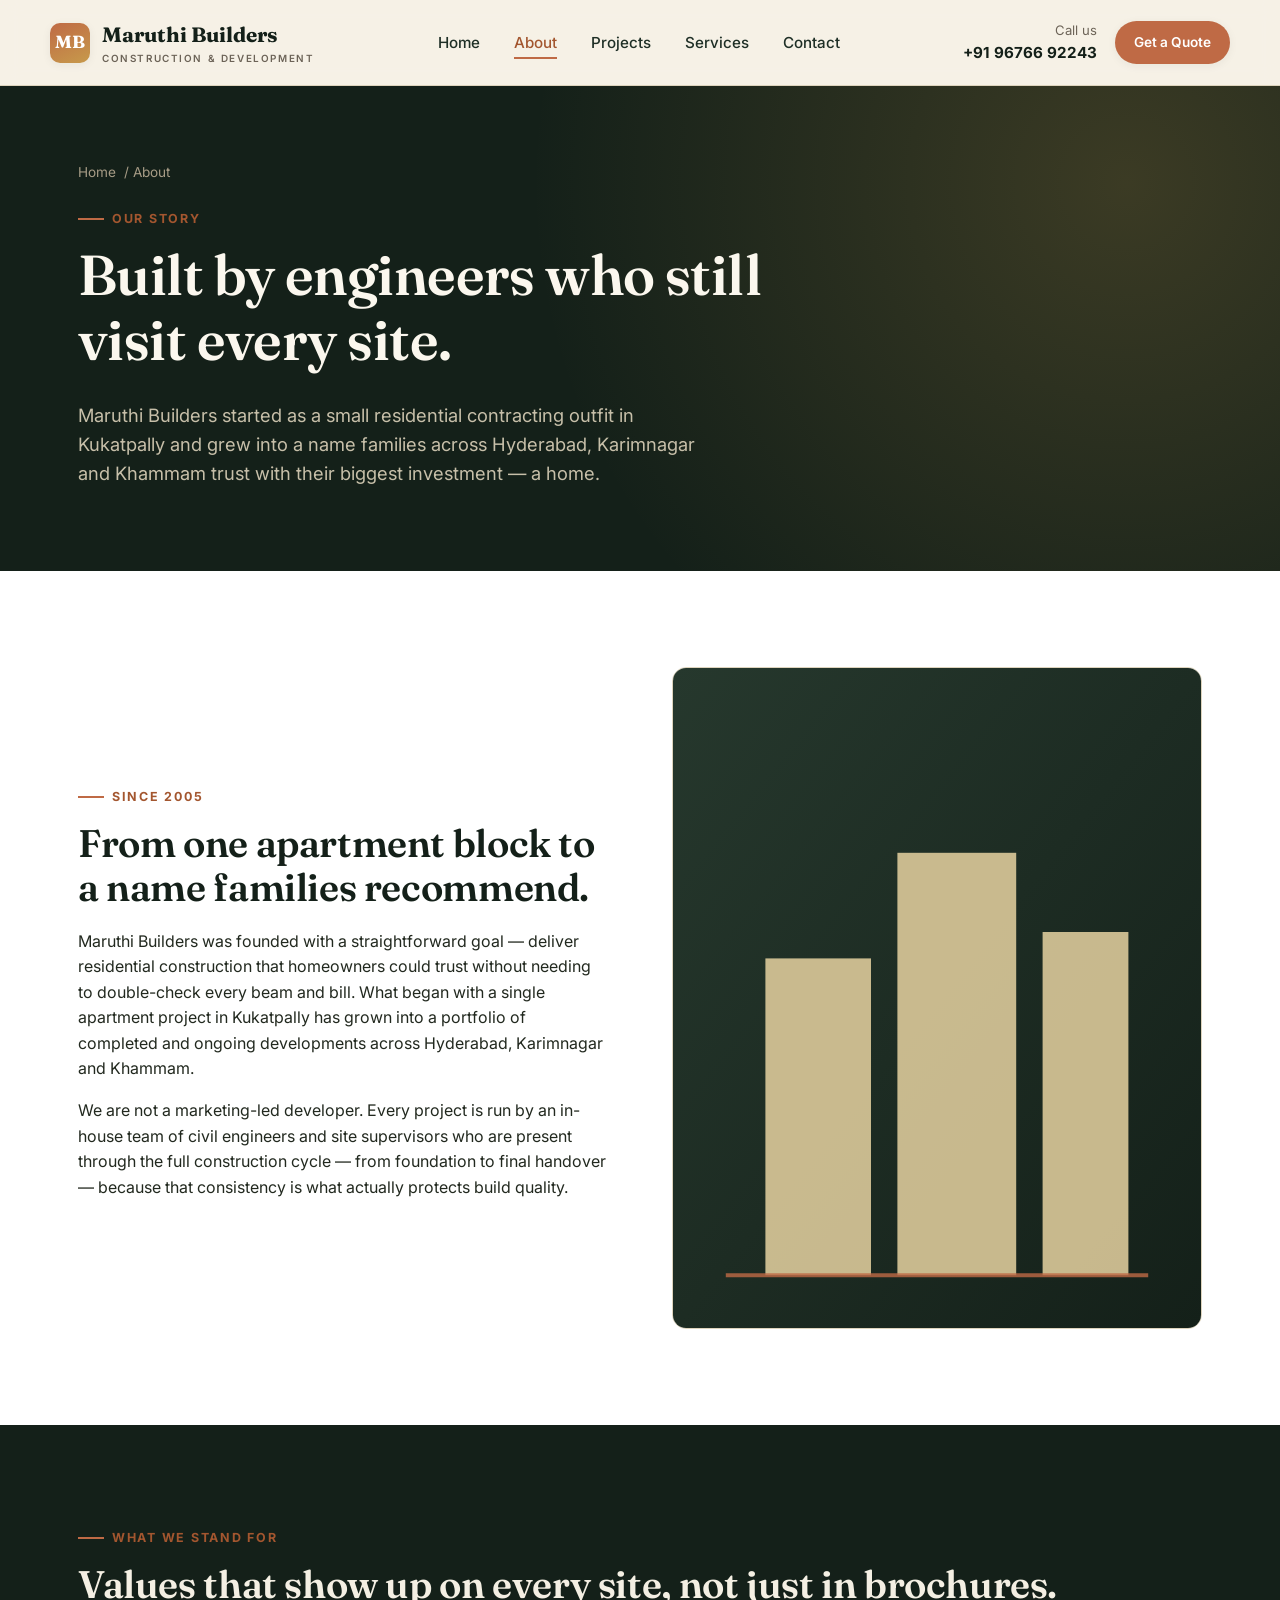
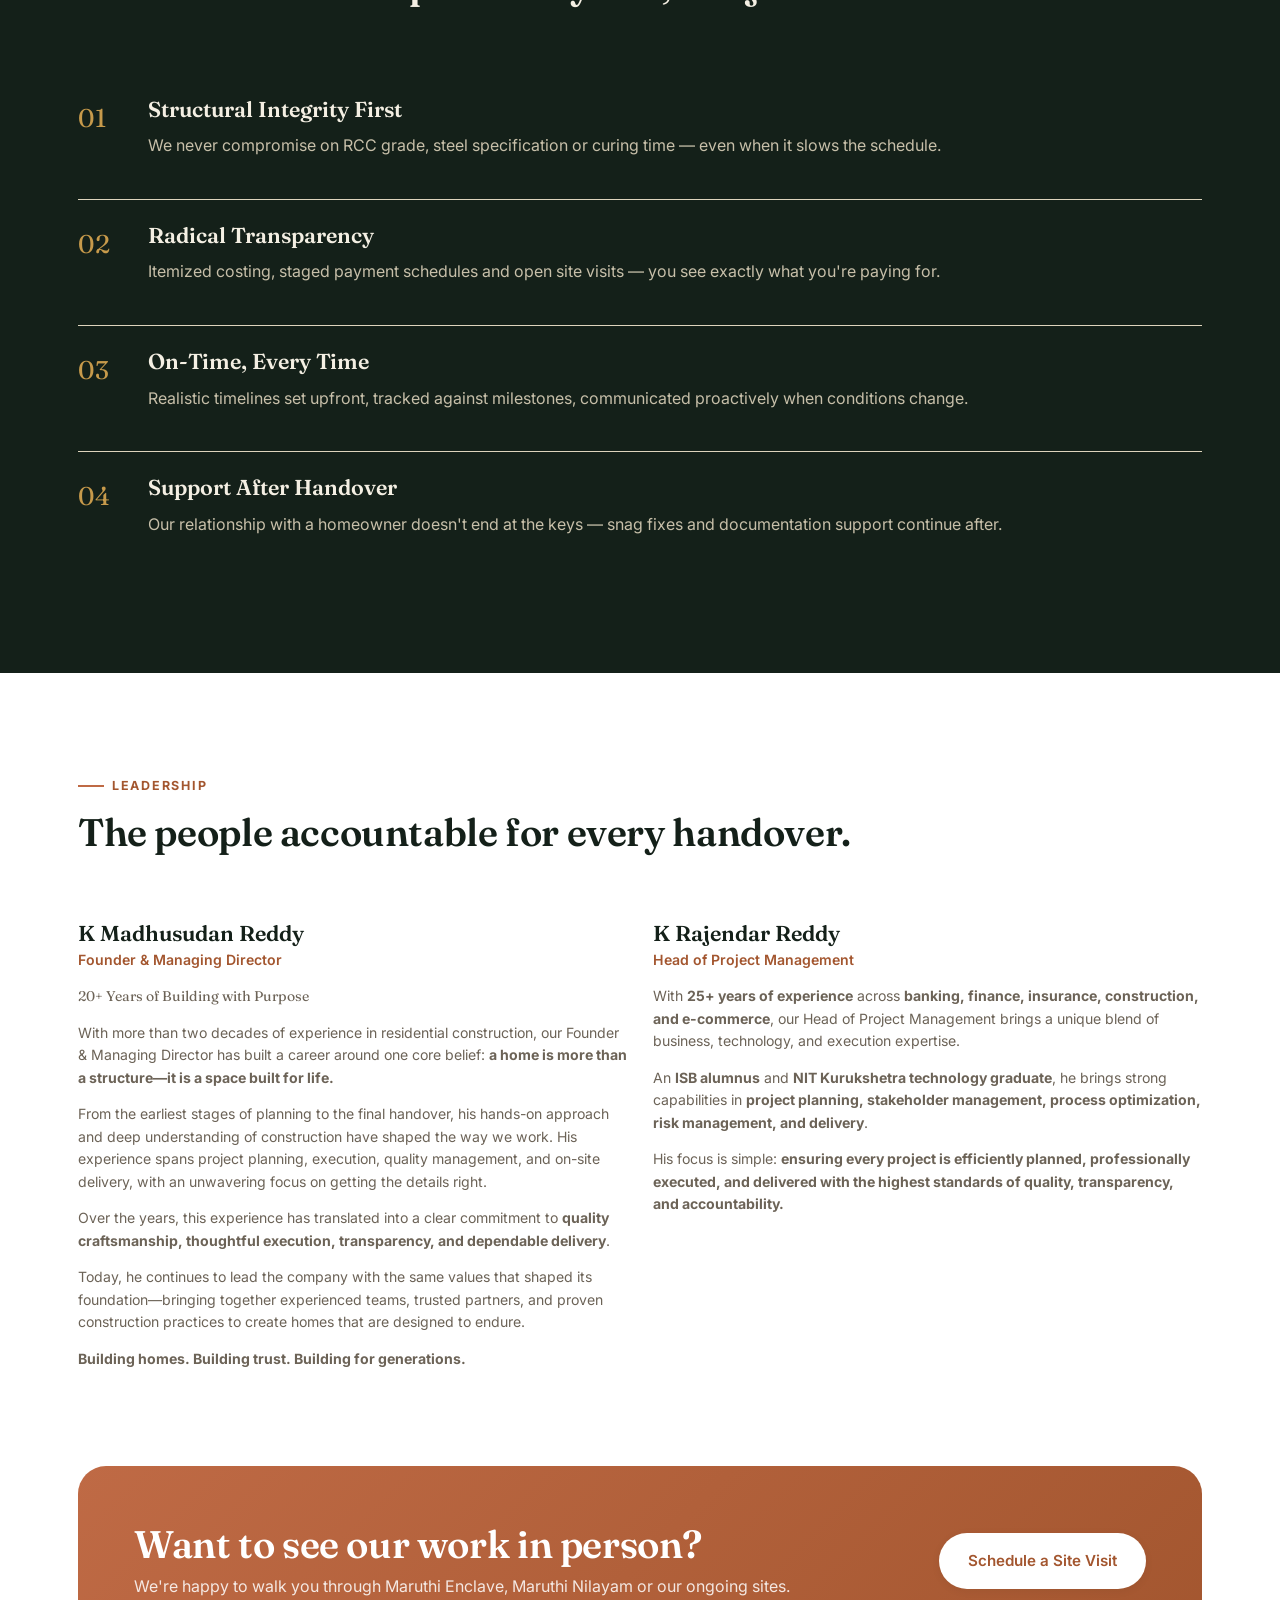
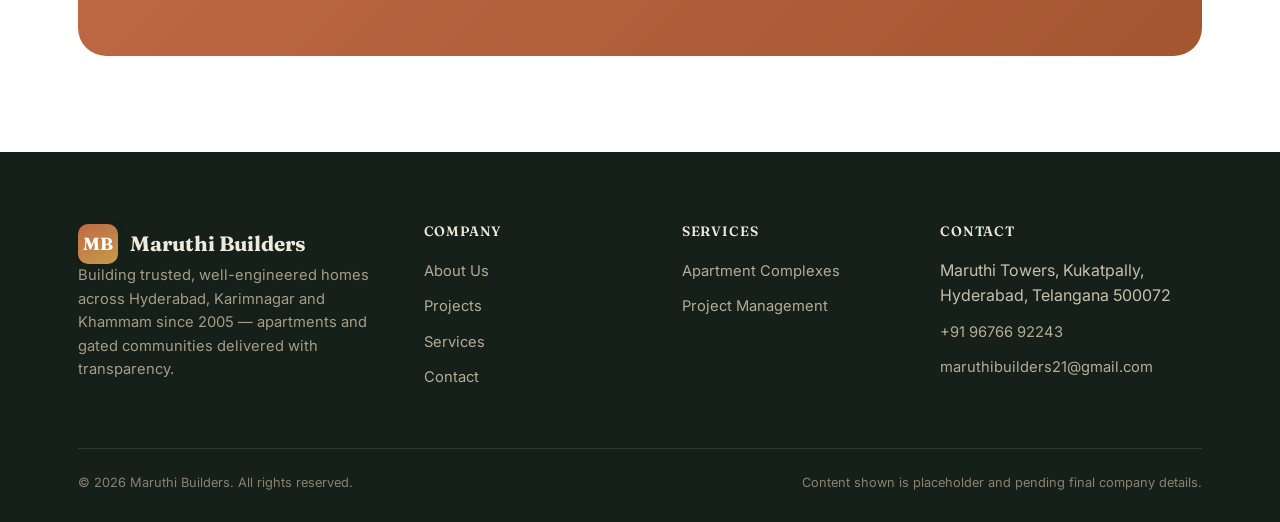
==== commit 734dc3ba: "Add full bio for Head of Project Management" ====
--- a/about.html
+++ b/about.html
@@ -124,7 +124,9 @@
       <div class="leader-card reveal">
         <h3>K Rajendar Reddy</h3>
         <span class="leader-role">Head of Project Management</span>
-        <p>Coordinates approvals, vendors and timelines across all active developments.</p>
+        <p>With <strong>25+ years of experience</strong> across <strong>banking, finance, insurance, construction, and e-commerce</strong>, our Head of Project Management brings a unique blend of business, technology, and execution expertise.</p>
+        <p>An <strong>ISB alumnus</strong> and <strong>NIT Kurukshetra technology graduate</strong>, he brings strong capabilities in <strong>project planning, stakeholder management, process optimization, risk management, and delivery</strong>.</p>
+        <p>His focus is simple: <strong>ensuring every project is efficiently planned, professionally executed, and delivered with the highest standards of quality, transparency, and accountability.</strong></p>
       </div>
     </div>
   </div>
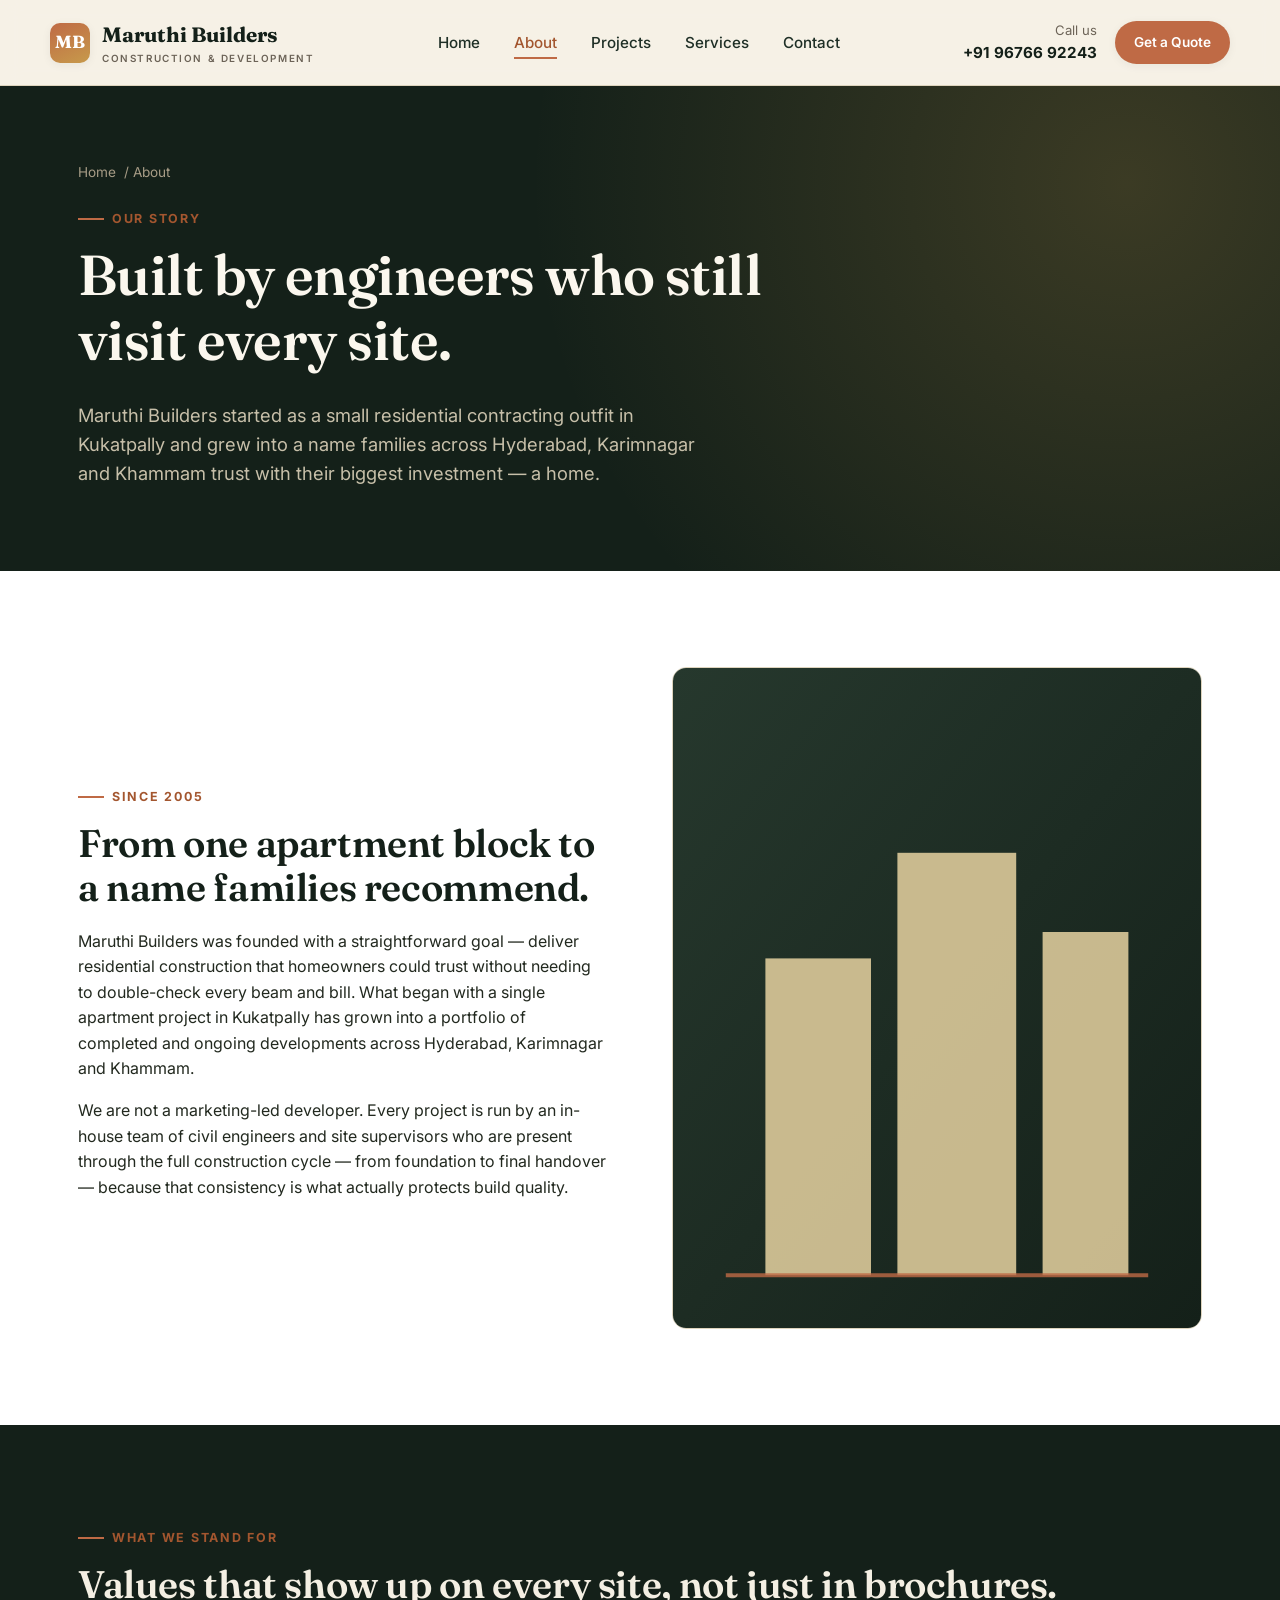
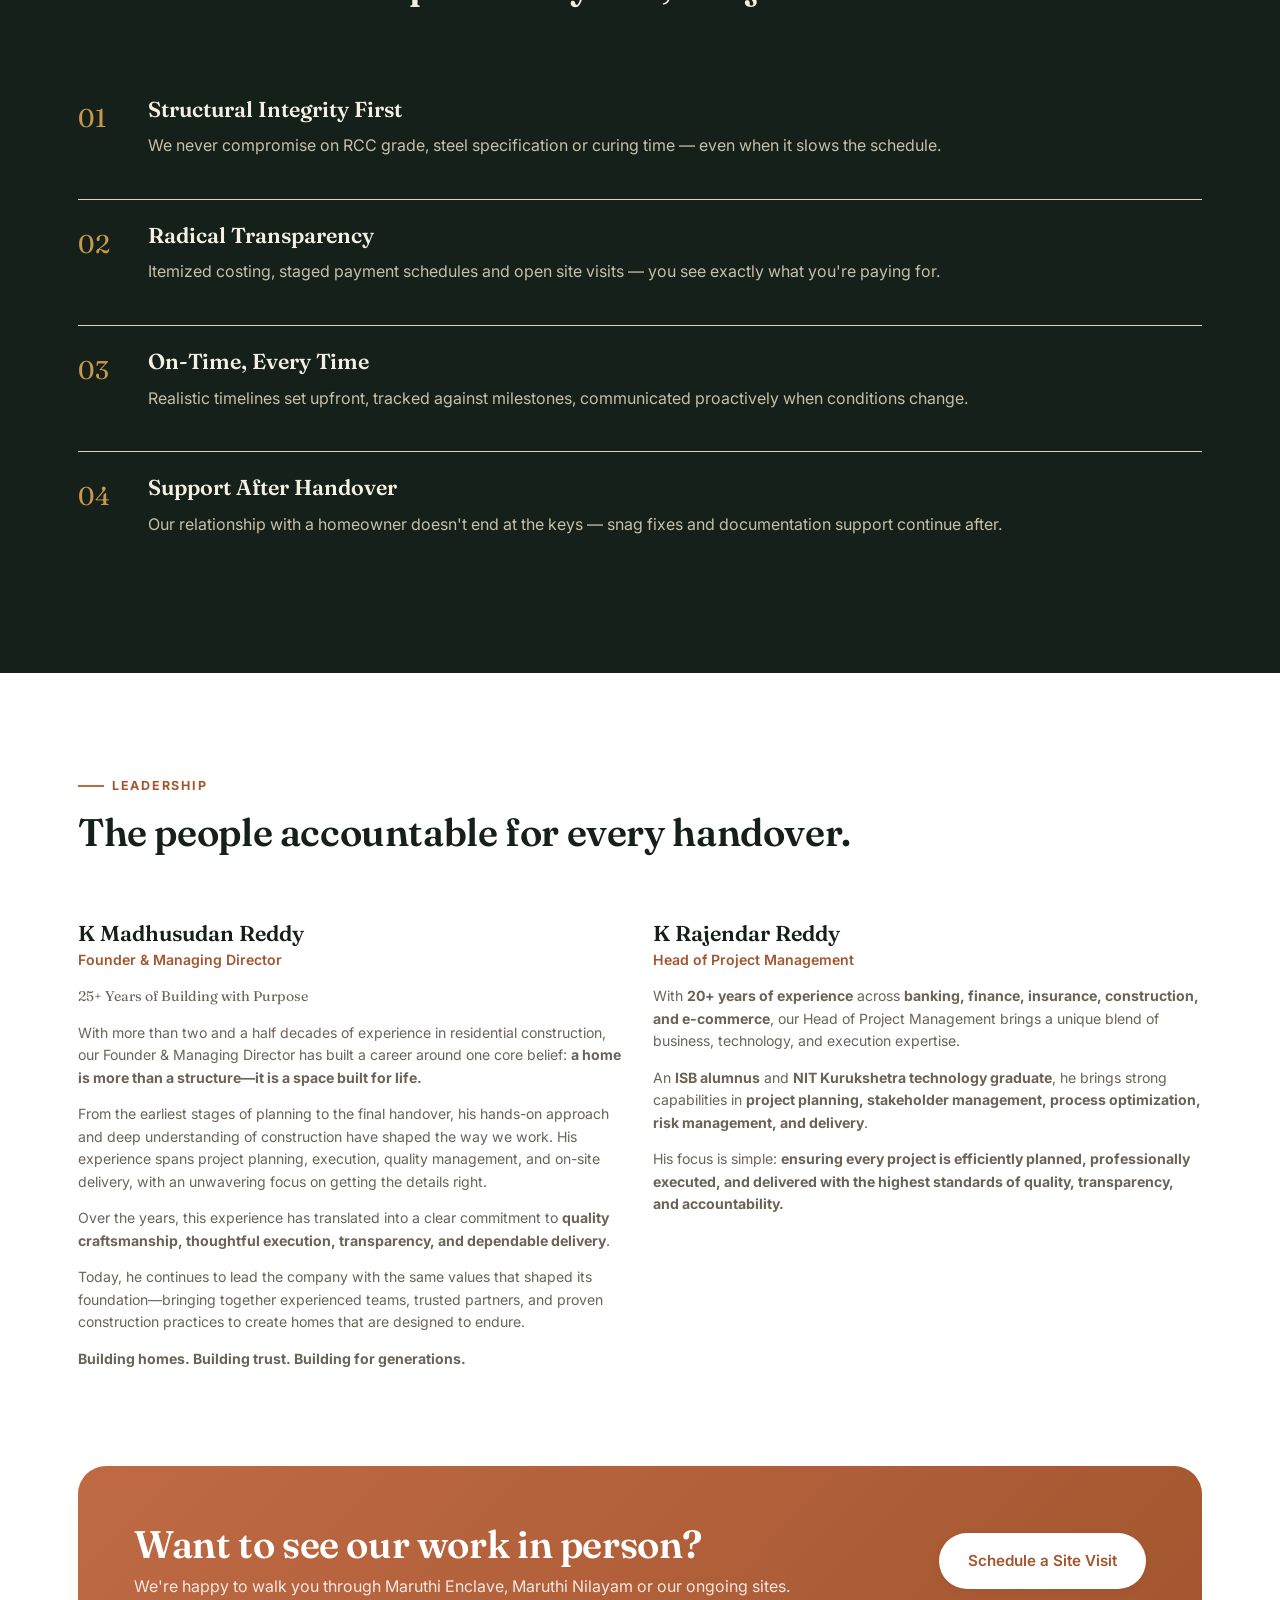
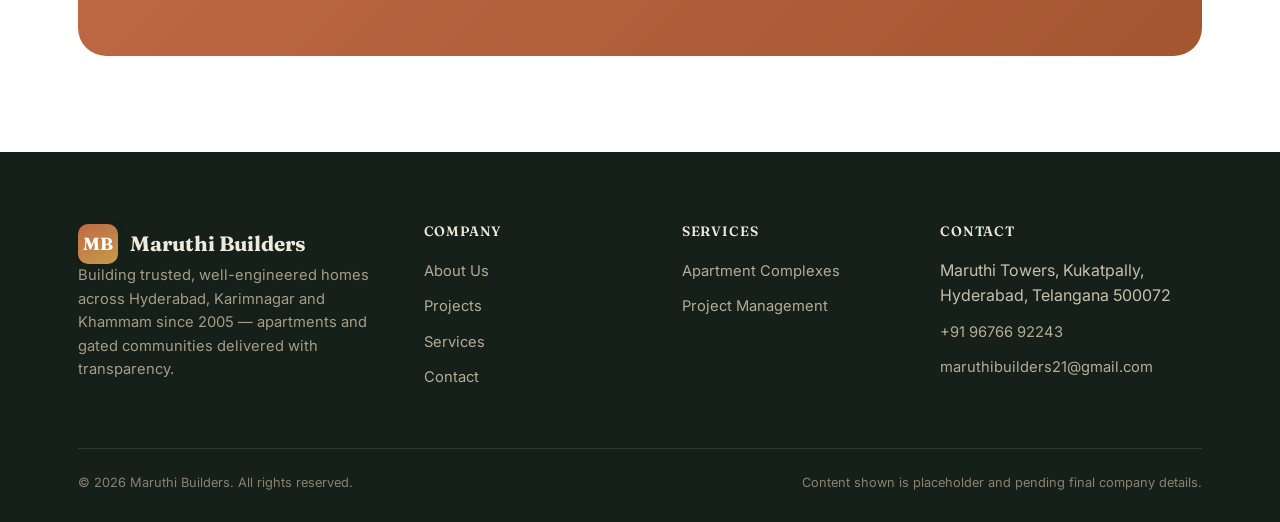
==== commit f62d7e1a: "Swap experience years between founder and project management head" ====
--- a/about.html
+++ b/about.html
@@ -114,8 +114,8 @@
       <div class="leader-card reveal">
         <h3>K Madhusudan Reddy</h3>
         <span class="leader-role">Founder &amp; Managing Director</span>
-        <p class="leader-lede">20+ Years of Building with Purpose</p>
-        <p>With more than two decades of experience in residential construction, our Founder &amp; Managing Director has built a career around one core belief: <strong>a home is more than a structure—it is a space built for life.</strong></p>
+        <p class="leader-lede">25+ Years of Building with Purpose</p>
+        <p>With more than two and a half decades of experience in residential construction, our Founder &amp; Managing Director has built a career around one core belief: <strong>a home is more than a structure—it is a space built for life.</strong></p>
         <p>From the earliest stages of planning to the final handover, his hands-on approach and deep understanding of construction have shaped the way we work. His experience spans project planning, execution, quality management, and on-site delivery, with an unwavering focus on getting the details right.</p>
         <p>Over the years, this experience has translated into a clear commitment to <strong>quality craftsmanship, thoughtful execution, transparency, and dependable delivery</strong>.</p>
         <p>Today, he continues to lead the company with the same values that shaped its foundation—bringing together experienced teams, trusted partners, and proven construction practices to create homes that are designed to endure.</p>
@@ -124,7 +124,7 @@
       <div class="leader-card reveal">
         <h3>K Rajendar Reddy</h3>
         <span class="leader-role">Head of Project Management</span>
-        <p>With <strong>25+ years of experience</strong> across <strong>banking, finance, insurance, construction, and e-commerce</strong>, our Head of Project Management brings a unique blend of business, technology, and execution expertise.</p>
+        <p>With <strong>20+ years of experience</strong> across <strong>banking, finance, insurance, construction, and e-commerce</strong>, our Head of Project Management brings a unique blend of business, technology, and execution expertise.</p>
         <p>An <strong>ISB alumnus</strong> and <strong>NIT Kurukshetra technology graduate</strong>, he brings strong capabilities in <strong>project planning, stakeholder management, process optimization, risk management, and delivery</strong>.</p>
         <p>His focus is simple: <strong>ensuring every project is efficiently planned, professionally executed, and delivered with the highest standards of quality, transparency, and accountability.</strong></p>
       </div>
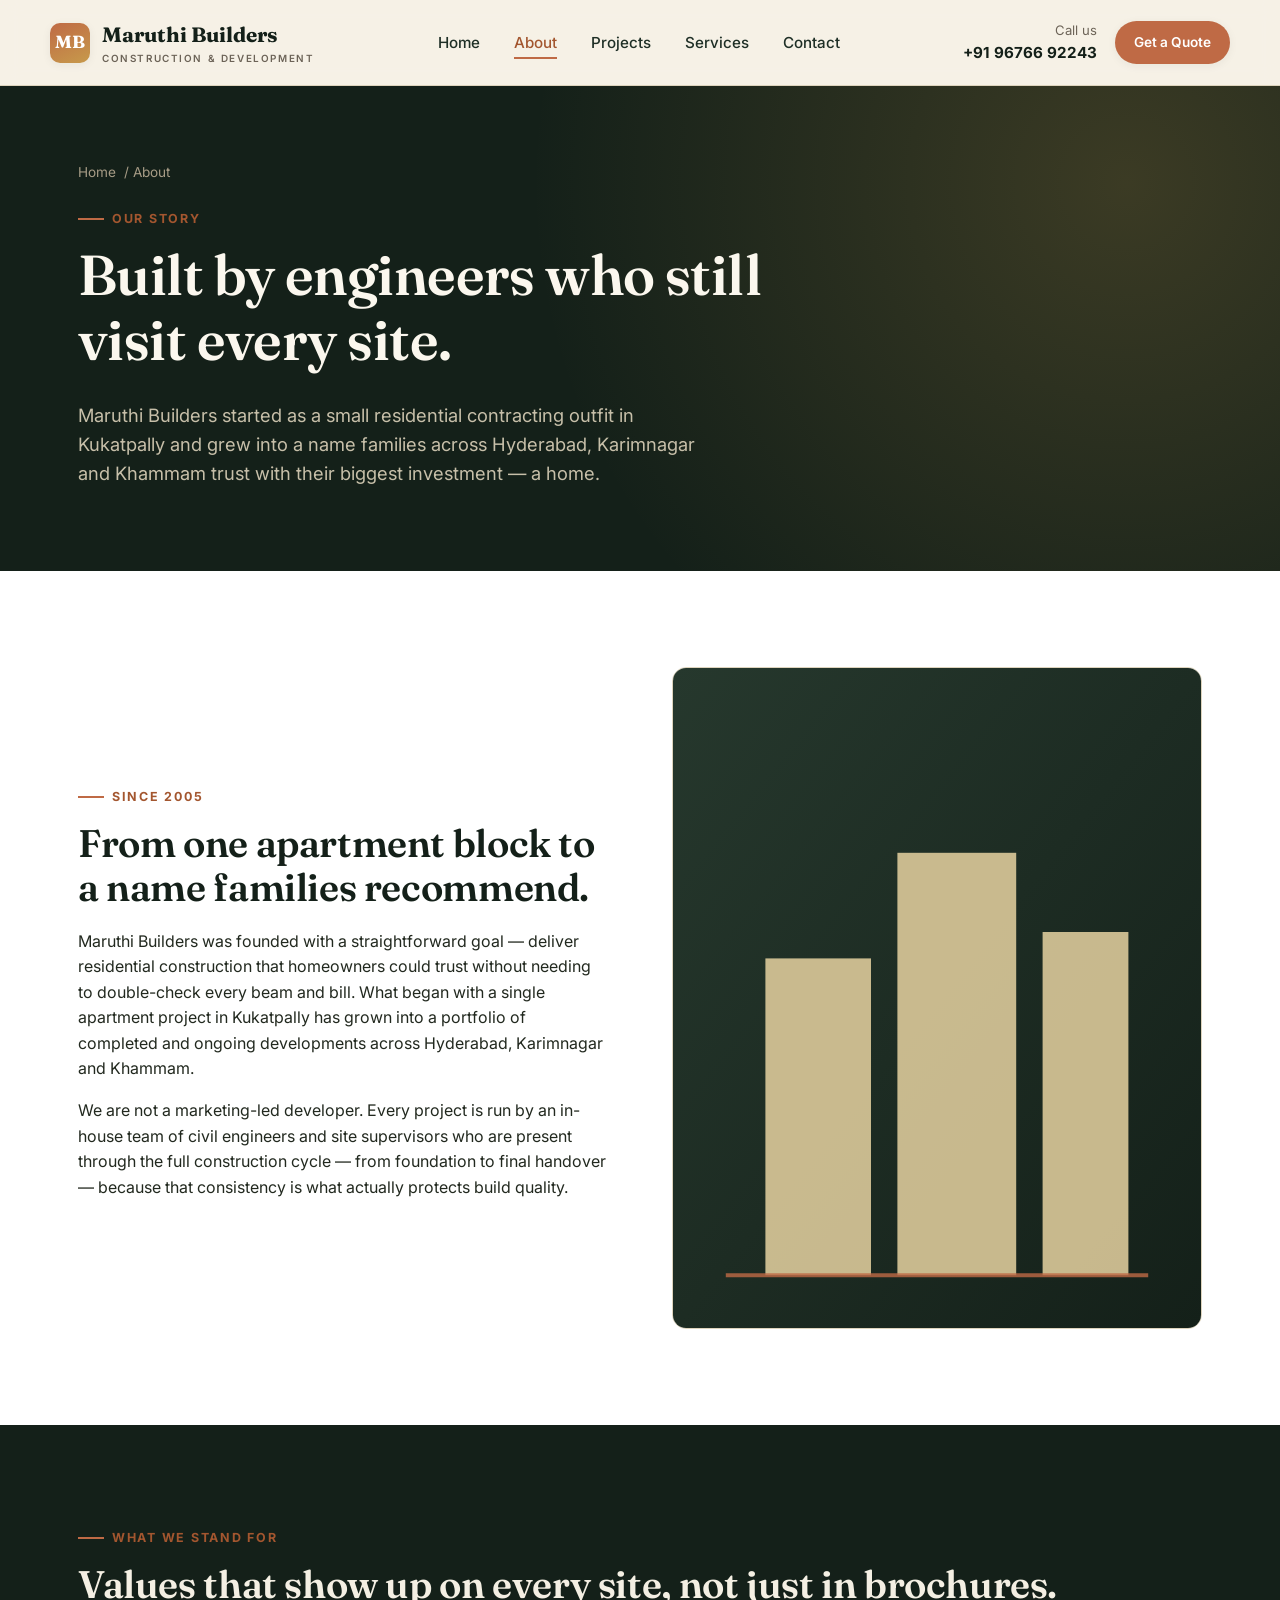
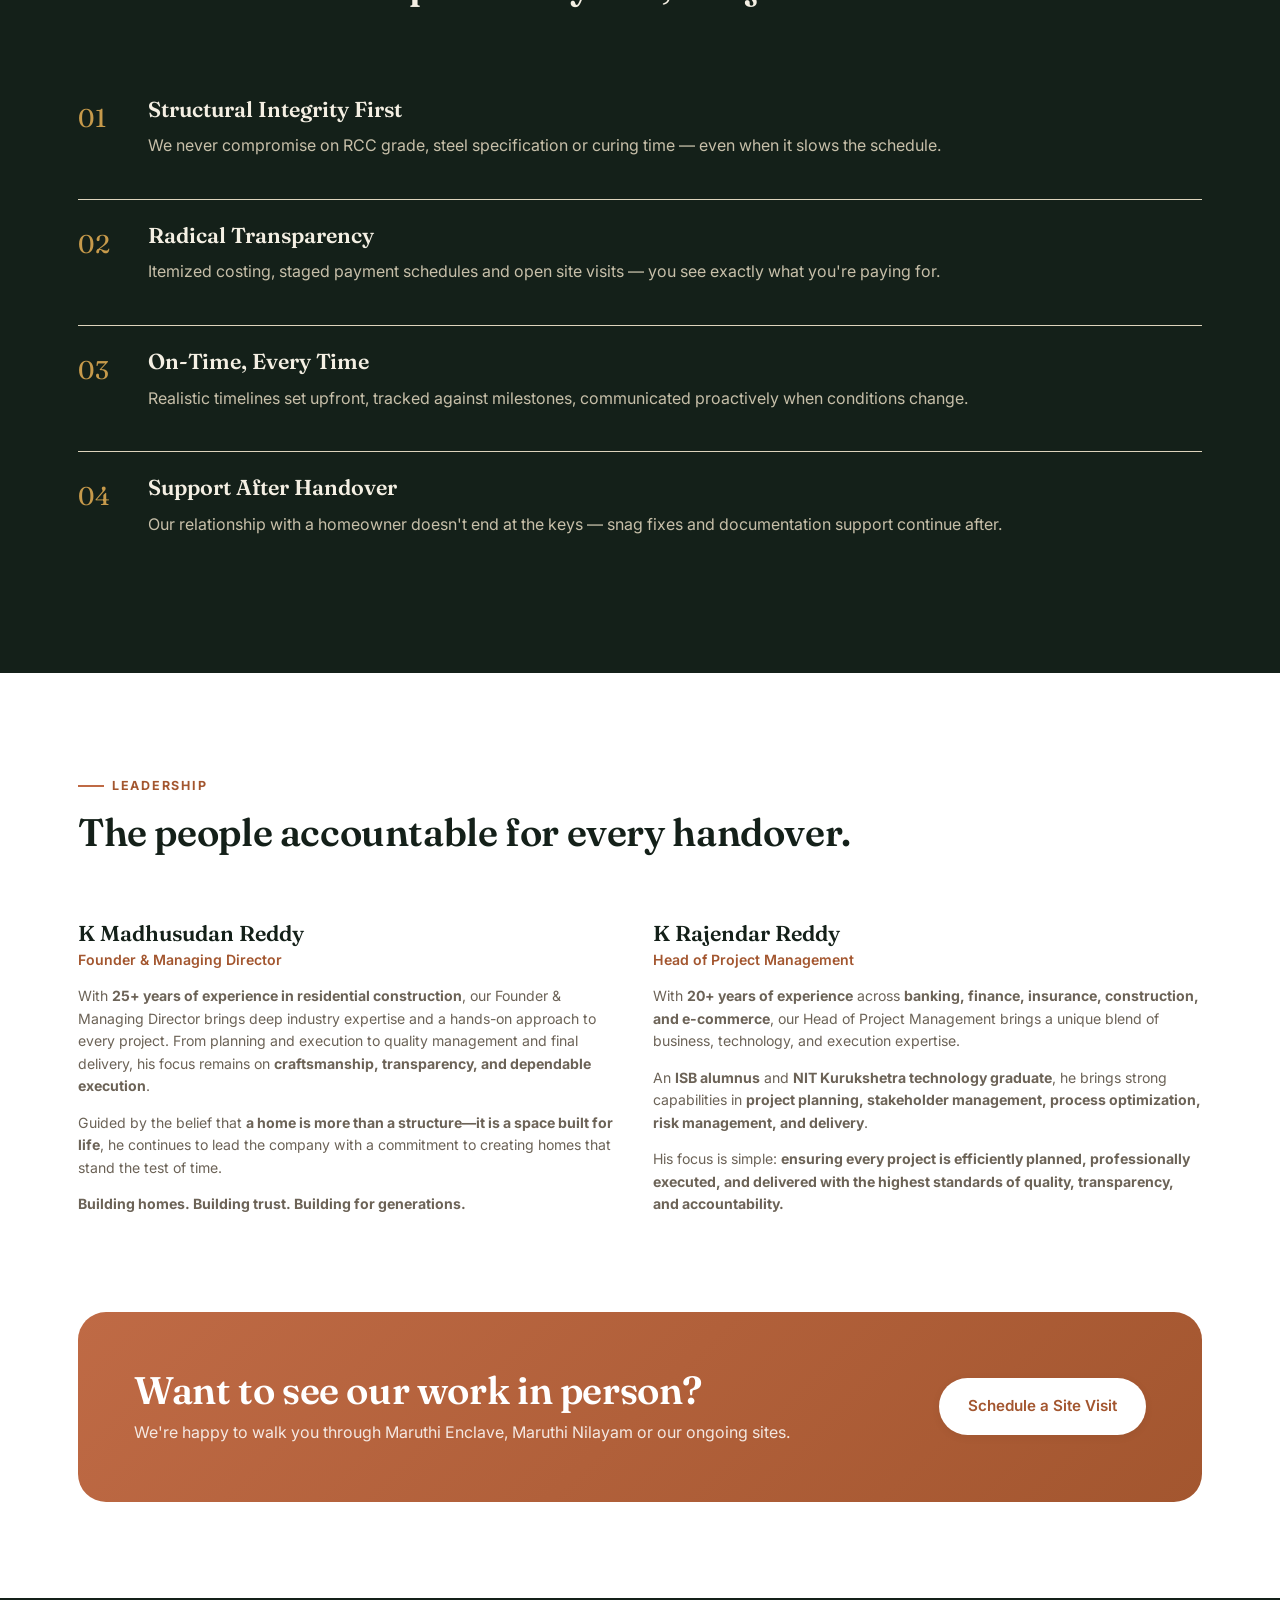
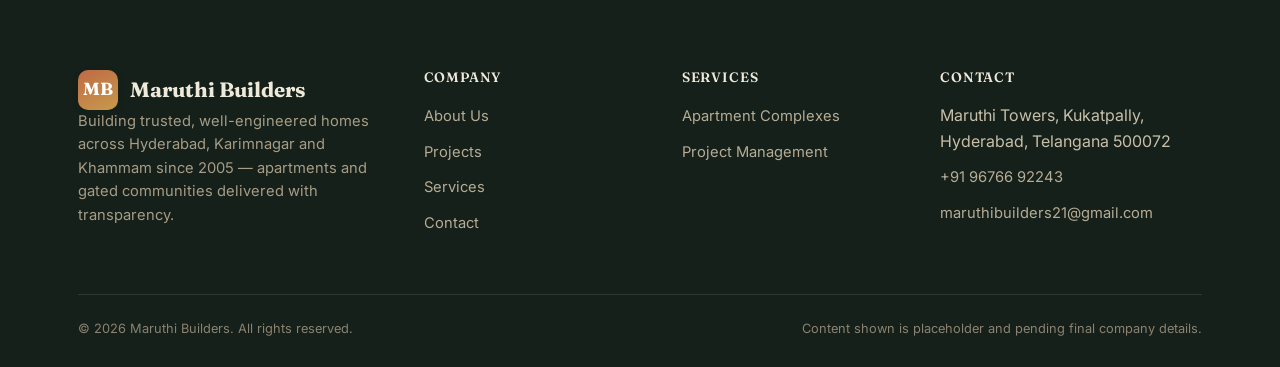
==== commit d20b040f: "Shorten founder's bio" ====
--- a/about.html
+++ b/about.html
@@ -114,11 +114,8 @@
       <div class="leader-card reveal">
         <h3>K Madhusudan Reddy</h3>
         <span class="leader-role">Founder &amp; Managing Director</span>
-        <p class="leader-lede">25+ Years of Building with Purpose</p>
-        <p>With more than two and a half decades of experience in residential construction, our Founder &amp; Managing Director has built a career around one core belief: <strong>a home is more than a structure—it is a space built for life.</strong></p>
-        <p>From the earliest stages of planning to the final handover, his hands-on approach and deep understanding of construction have shaped the way we work. His experience spans project planning, execution, quality management, and on-site delivery, with an unwavering focus on getting the details right.</p>
-        <p>Over the years, this experience has translated into a clear commitment to <strong>quality craftsmanship, thoughtful execution, transparency, and dependable delivery</strong>.</p>
-        <p>Today, he continues to lead the company with the same values that shaped its foundation—bringing together experienced teams, trusted partners, and proven construction practices to create homes that are designed to endure.</p>
+        <p>With <strong>25+ years of experience in residential construction</strong>, our Founder &amp; Managing Director brings deep industry expertise and a hands-on approach to every project. From planning and execution to quality management and final delivery, his focus remains on <strong>craftsmanship, transparency, and dependable execution</strong>.</p>
+        <p>Guided by the belief that <strong>a home is more than a structure—it is a space built for life</strong>, he continues to lead the company with a commitment to creating homes that stand the test of time.</p>
         <p><strong>Building homes. Building trust. Building for generations.</strong></p>
       </div>
       <div class="leader-card reveal">
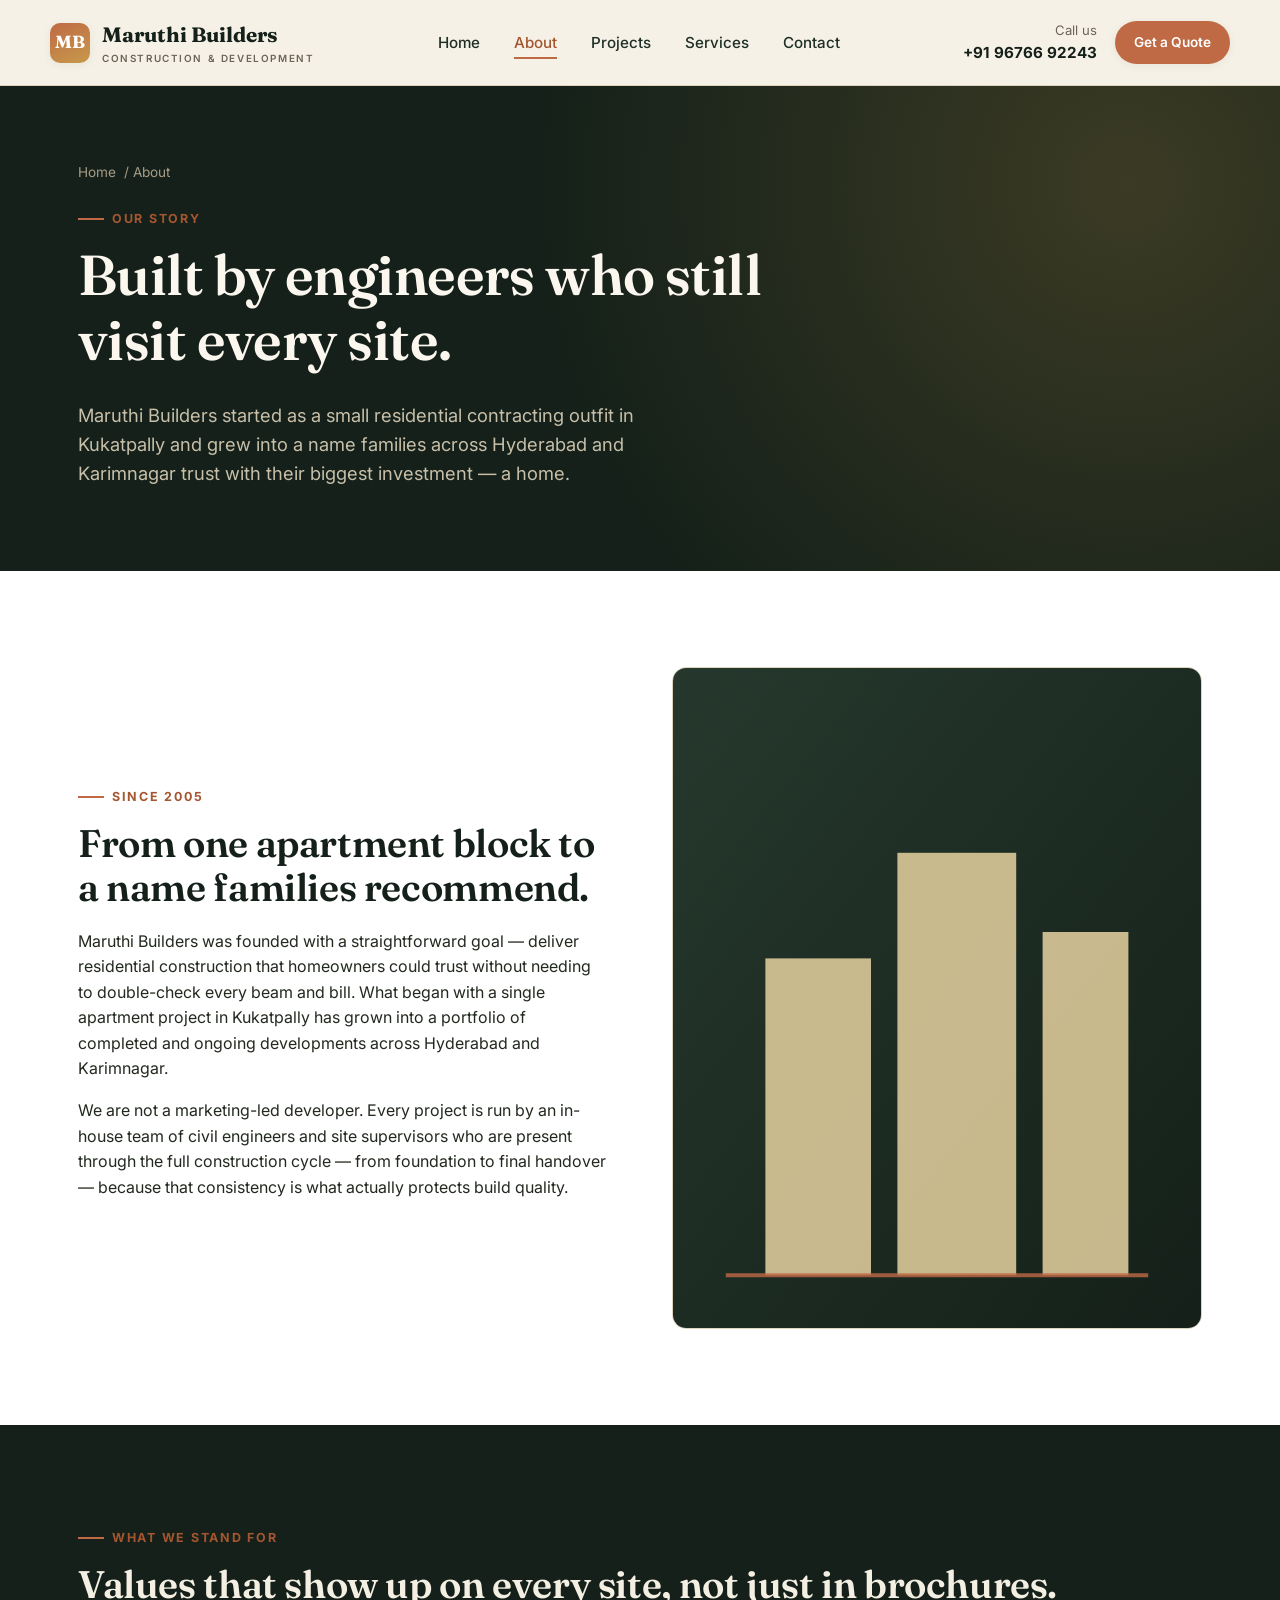
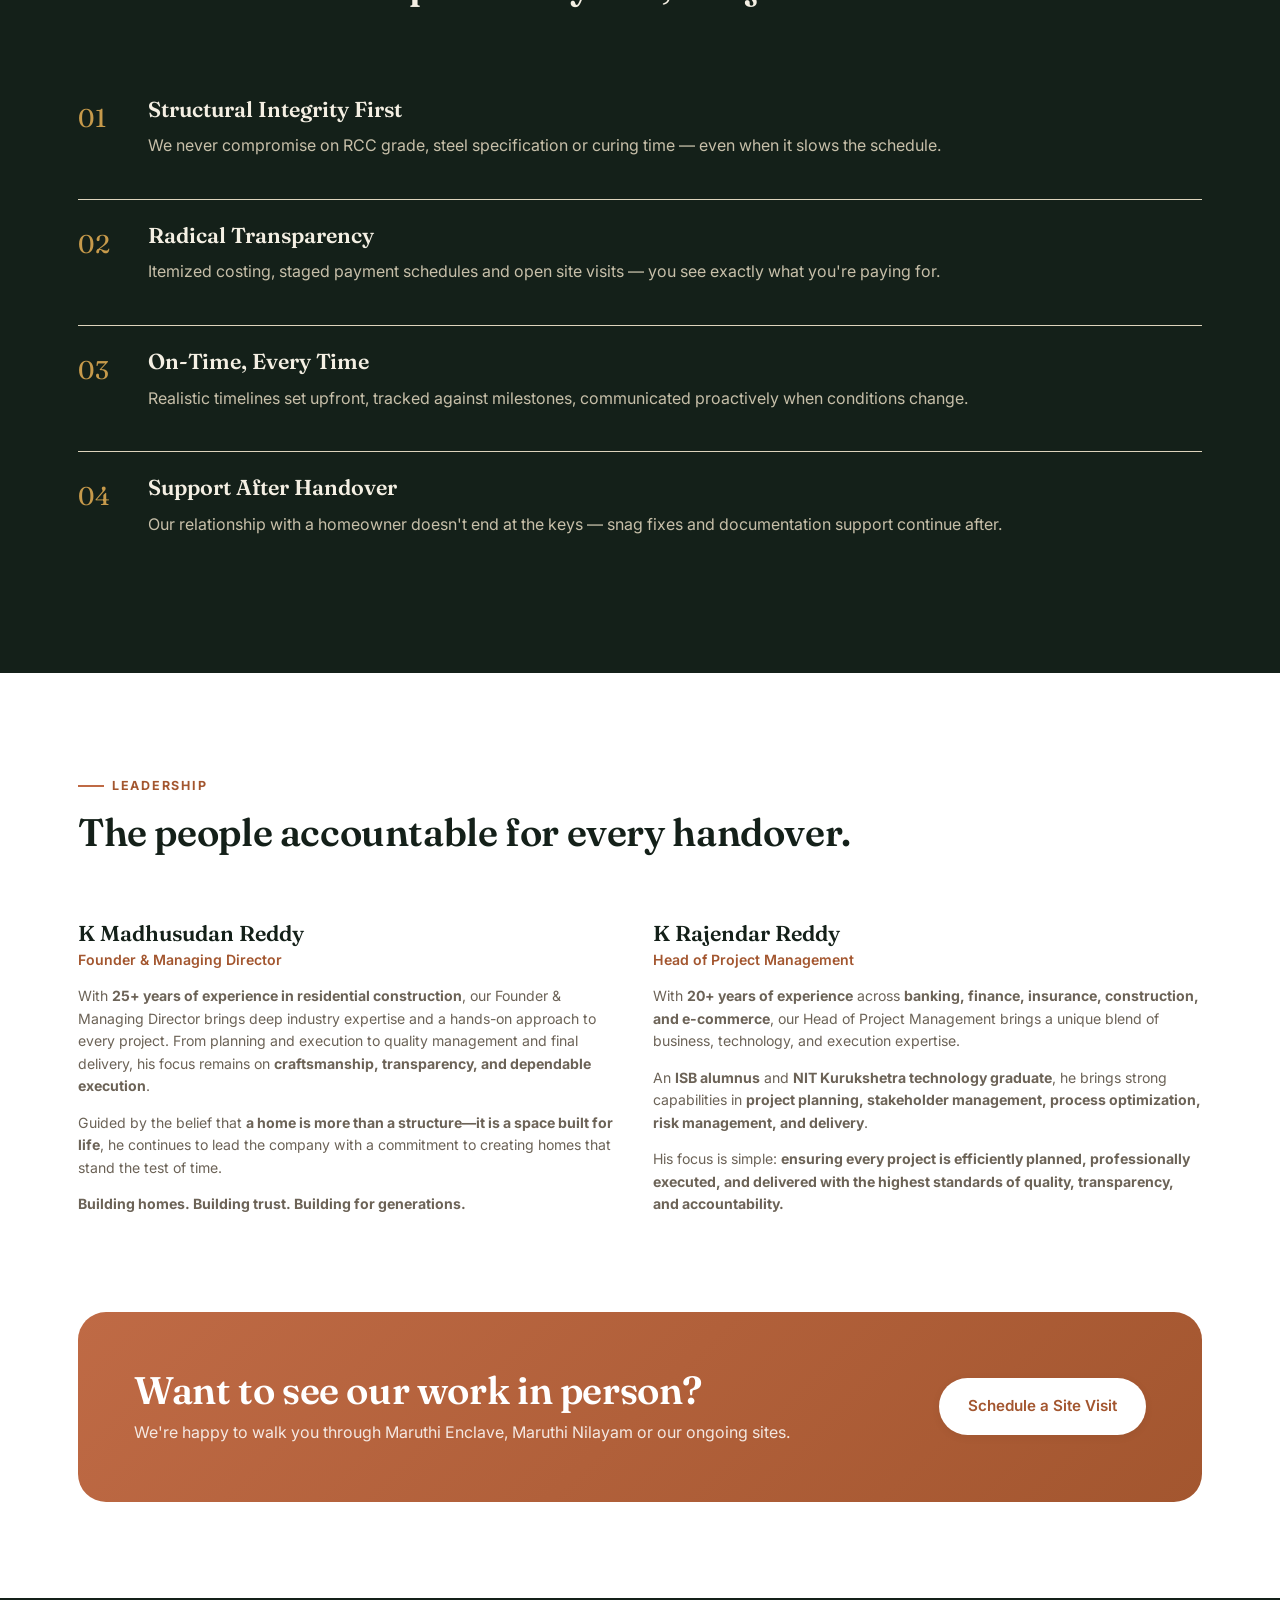
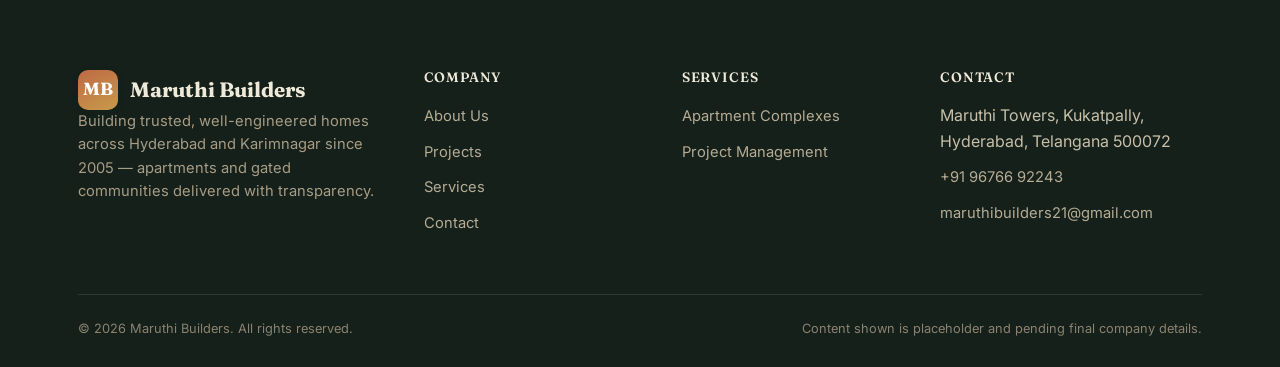
==== commit ecf57722: "Remove Khammam from service area copy site-wide" ====
--- a/about.html
+++ b/about.html
@@ -42,7 +42,7 @@
     <div class="breadcrumb"><a href="index.html">Home</a> / About</div>
     <span class="eyebrow">Our Story</span>
     <h1>Built by engineers who still visit every site.</h1>
-    <p class="lede">Maruthi Builders started as a small residential contracting outfit in Kukatpally and grew into a name families across Hyderabad, Karimnagar and Khammam trust with their biggest investment — a home.</p>
+    <p class="lede">Maruthi Builders started as a small residential contracting outfit in Kukatpally and grew into a name families across Hyderabad and Karimnagar trust with their biggest investment — a home.</p>
   </div>
 </section>
 
@@ -52,7 +52,7 @@
       <div class="reveal">
         <span class="eyebrow">Since 2005</span>
         <h2>From one apartment block to a name families recommend.</h2>
-        <p>Maruthi Builders was founded with a straightforward goal — deliver residential construction that homeowners could trust without needing to double-check every beam and bill. What began with a single apartment project in Kukatpally has grown into a portfolio of completed and ongoing developments across Hyderabad, Karimnagar and Khammam.</p>
+        <p>Maruthi Builders was founded with a straightforward goal — deliver residential construction that homeowners could trust without needing to double-check every beam and bill. What began with a single apartment project in Kukatpally has grown into a portfolio of completed and ongoing developments across Hyderabad and Karimnagar.</p>
         <p>We are not a marketing-led developer. Every project is run by an in-house team of civil engineers and site supervisors who are present through the full construction cycle — from foundation to final handover — because that consistency is what actually protects build quality.</p>
       </div>
       <div class="card" style="padding:0; overflow:hidden;">
@@ -149,7 +149,7 @@
           <span class="brand-mark">MB</span>
           <span>Maruthi Builders</span>
         </a>
-        <p>Building trusted, well-engineered homes across Hyderabad, Karimnagar and Khammam since 2005 — apartments and gated communities delivered with transparency.</p>
+        <p>Building trusted, well-engineered homes across Hyderabad and Karimnagar since 2005 — apartments and gated communities delivered with transparency.</p>
       </div>
       <div class="footer-col">
         <h4>Company</h4>
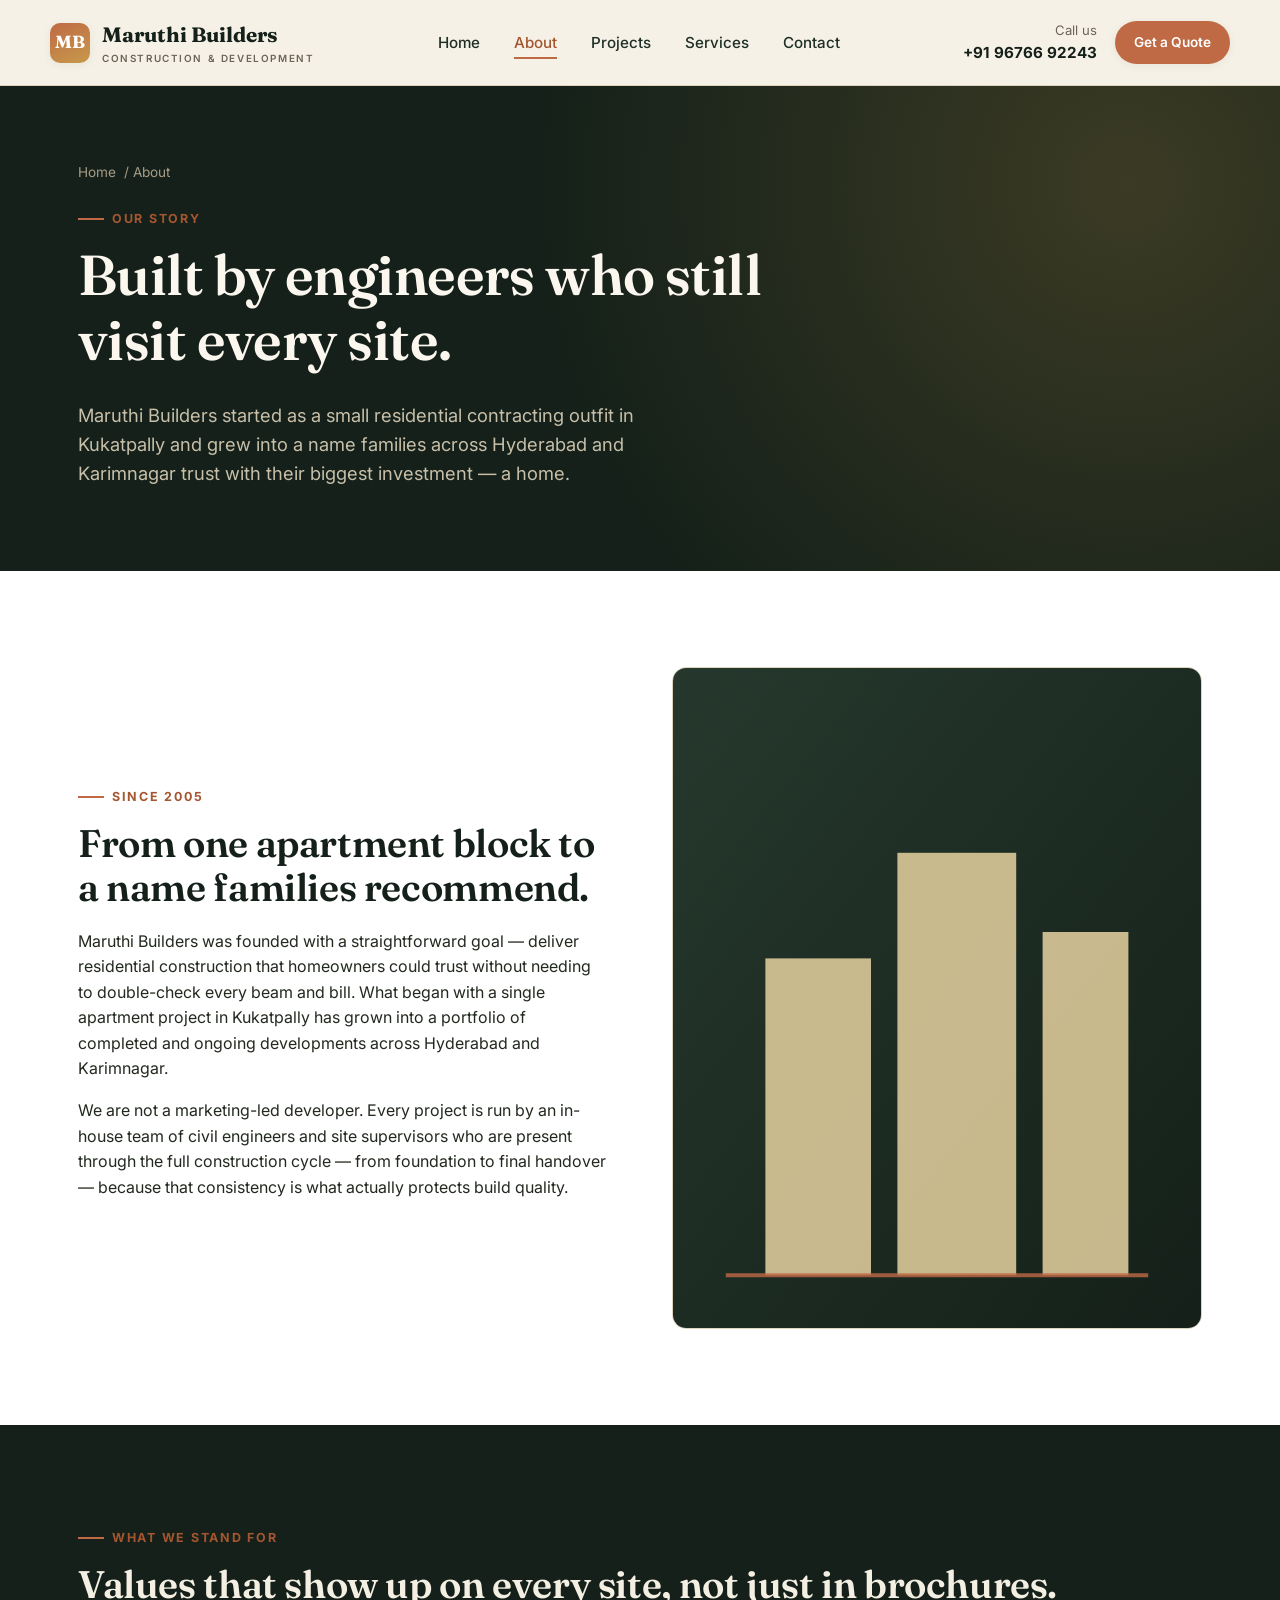
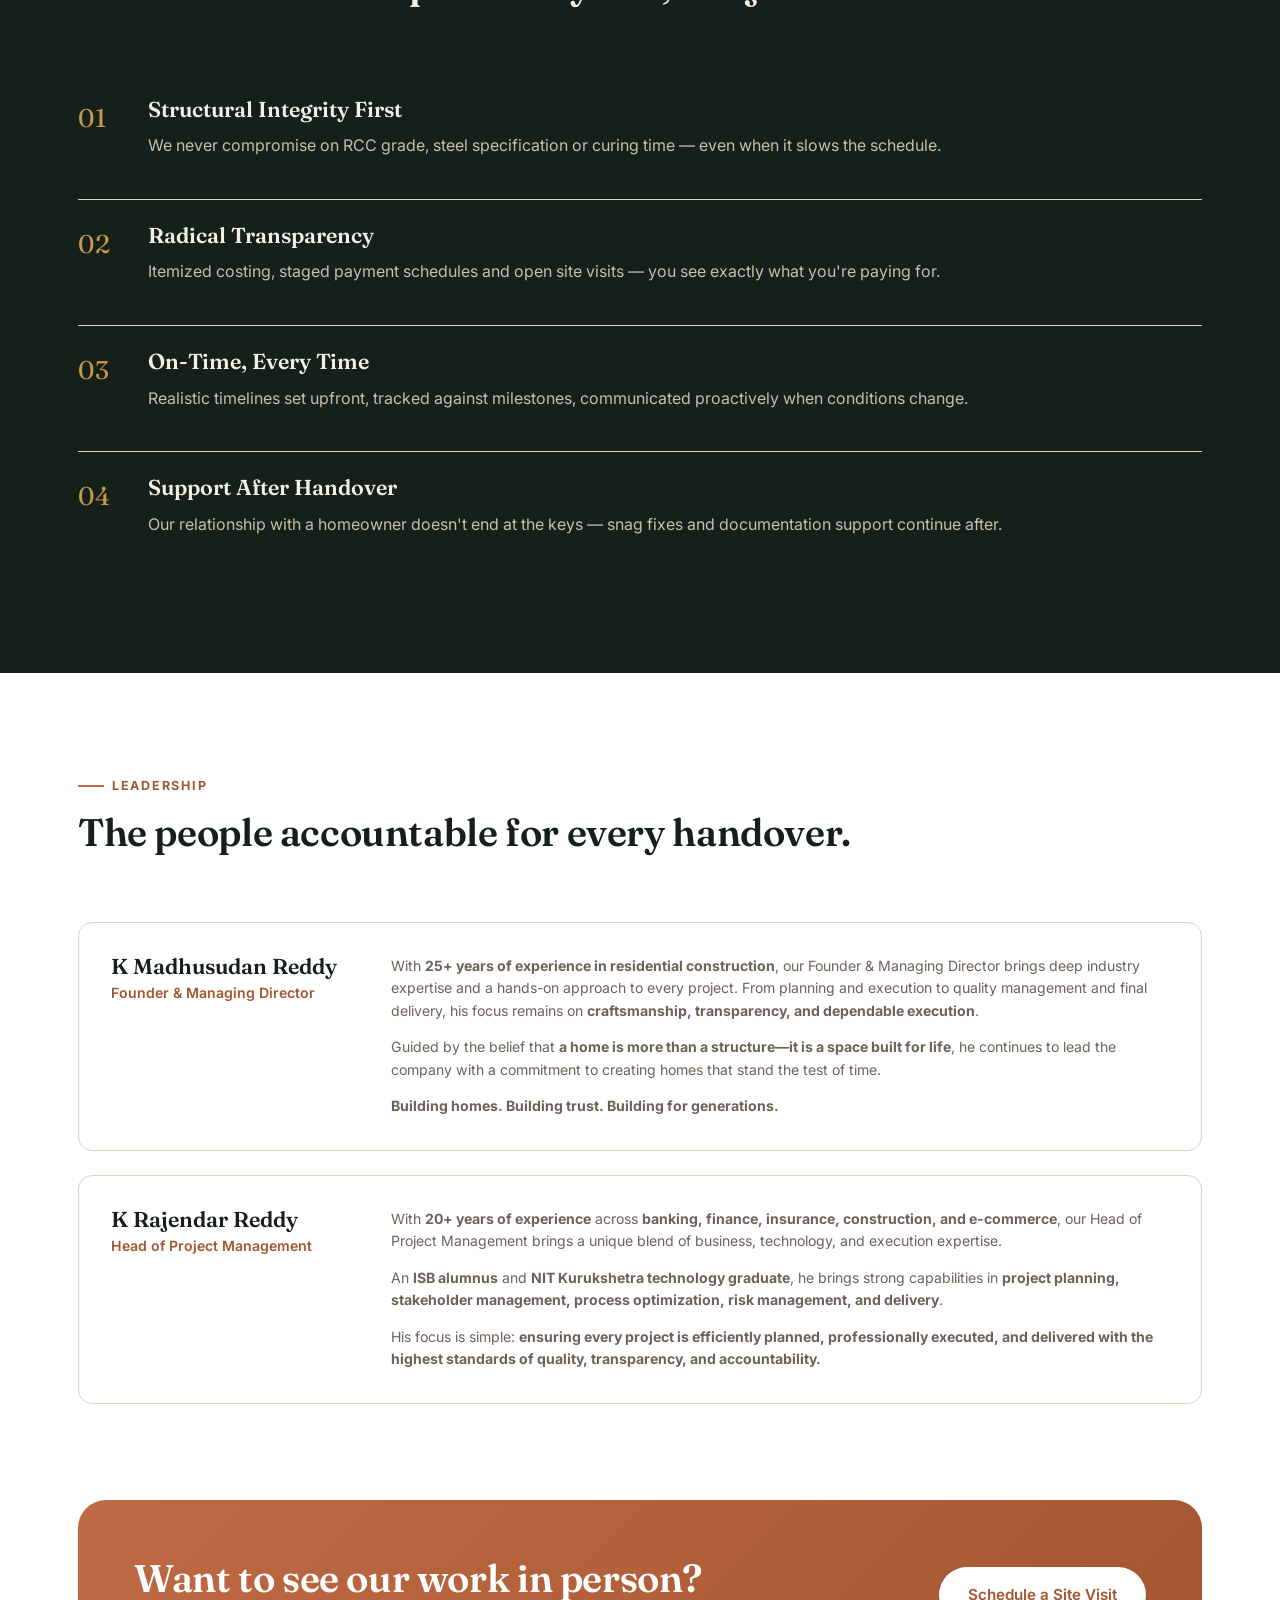
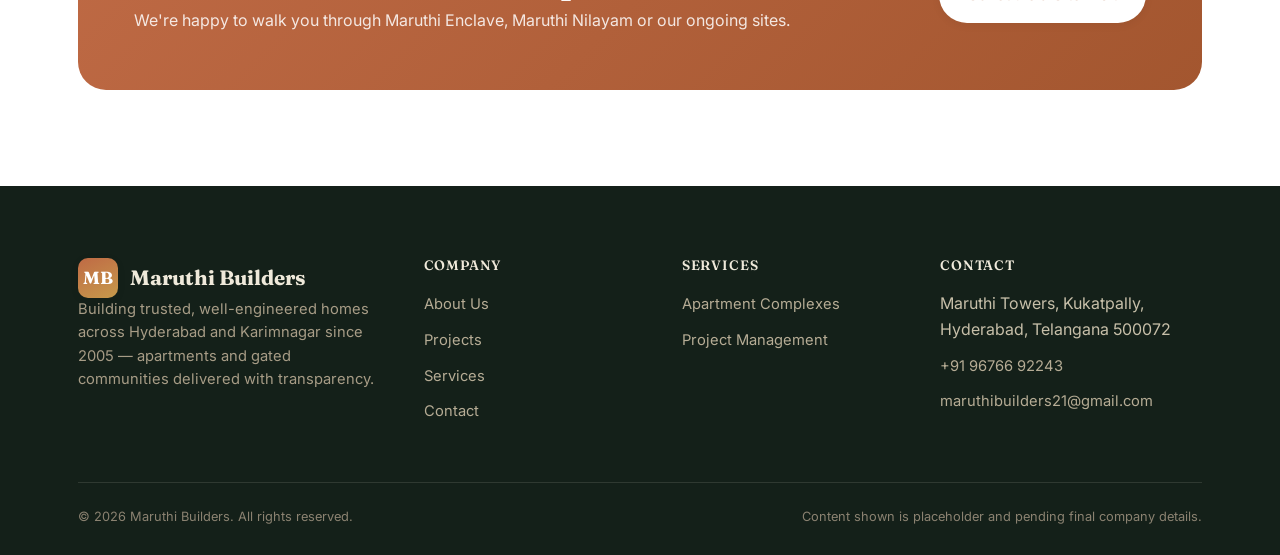
==== commit 1c3e8fef: "Restructure leadership section into name/responsibilities card layout" ====
--- a/about.html
+++ b/about.html
@@ -110,20 +110,28 @@
         <h2>The people accountable for every handover.</h2>
       </div>
     </div>
-    <div class="grid grid-2">
+    <div class="leader-list">
       <div class="leader-card reveal">
-        <h3>K Madhusudan Reddy</h3>
-        <span class="leader-role">Founder &amp; Managing Director</span>
-        <p>With <strong>25+ years of experience in residential construction</strong>, our Founder &amp; Managing Director brings deep industry expertise and a hands-on approach to every project. From planning and execution to quality management and final delivery, his focus remains on <strong>craftsmanship, transparency, and dependable execution</strong>.</p>
-        <p>Guided by the belief that <strong>a home is more than a structure—it is a space built for life</strong>, he continues to lead the company with a commitment to creating homes that stand the test of time.</p>
-        <p><strong>Building homes. Building trust. Building for generations.</strong></p>
+        <div class="leader-name">
+          <h3>K Madhusudan Reddy</h3>
+          <span class="leader-role">Founder &amp; Managing Director</span>
+        </div>
+        <div class="leader-details">
+          <p>With <strong>25+ years of experience in residential construction</strong>, our Founder &amp; Managing Director brings deep industry expertise and a hands-on approach to every project. From planning and execution to quality management and final delivery, his focus remains on <strong>craftsmanship, transparency, and dependable execution</strong>.</p>
+          <p>Guided by the belief that <strong>a home is more than a structure—it is a space built for life</strong>, he continues to lead the company with a commitment to creating homes that stand the test of time.</p>
+          <p><strong>Building homes. Building trust. Building for generations.</strong></p>
+        </div>
       </div>
       <div class="leader-card reveal">
-        <h3>K Rajendar Reddy</h3>
-        <span class="leader-role">Head of Project Management</span>
-        <p>With <strong>20+ years of experience</strong> across <strong>banking, finance, insurance, construction, and e-commerce</strong>, our Head of Project Management brings a unique blend of business, technology, and execution expertise.</p>
-        <p>An <strong>ISB alumnus</strong> and <strong>NIT Kurukshetra technology graduate</strong>, he brings strong capabilities in <strong>project planning, stakeholder management, process optimization, risk management, and delivery</strong>.</p>
-        <p>His focus is simple: <strong>ensuring every project is efficiently planned, professionally executed, and delivered with the highest standards of quality, transparency, and accountability.</strong></p>
+        <div class="leader-name">
+          <h3>K Rajendar Reddy</h3>
+          <span class="leader-role">Head of Project Management</span>
+        </div>
+        <div class="leader-details">
+          <p>With <strong>20+ years of experience</strong> across <strong>banking, finance, insurance, construction, and e-commerce</strong>, our Head of Project Management brings a unique blend of business, technology, and execution expertise.</p>
+          <p>An <strong>ISB alumnus</strong> and <strong>NIT Kurukshetra technology graduate</strong>, he brings strong capabilities in <strong>project planning, stakeholder management, process optimization, risk management, and delivery</strong>.</p>
+          <p>His focus is simple: <strong>ensuring every project is efficiently planned, professionally executed, and delivered with the highest standards of quality, transparency, and accountability.</strong></p>
+        </div>
       </div>
     </div>
   </div>
--- a/css/styles.css
+++ b/css/styles.css
@@ -675,12 +675,25 @@
 .value-row:last-child { border-bottom: none; }
 .value-num { font-family: var(--font-head); font-size: 1.6rem; color: var(--gold); width: 50px; flex-shrink: 0; }
 
-.leader-card { text-align: left; }
-.leader-card h3 { margin-bottom: 2px; }
-.leader-role { color: var(--terracotta-dark); font-weight: 600; font-size: 0.88rem; margin-bottom: 14px; display:block; }
-.leader-card p { color: var(--muted); font-size: 0.88rem; margin-bottom: 14px; }
-.leader-card p:last-child { margin-bottom: 0; }
+.leader-list { display: flex; flex-direction: column; gap: 24px; }
+.leader-card {
+  display: grid;
+  grid-template-columns: 240px 1fr;
+  gap: 40px;
+  text-align: left;
+  background: var(--surface);
+  border: 1px solid var(--line);
+  border-radius: var(--radius-md);
+  padding: 32px;
+}
+.leader-name h3 { margin-bottom: 2px; }
+.leader-role { color: var(--terracotta-dark); font-weight: 600; font-size: 0.88rem; display: block; }
+.leader-details p { color: var(--muted); font-size: 0.88rem; margin-bottom: 14px; }
+.leader-details p:last-child { margin-bottom: 0; }
 .leader-lede { font-family: var(--font-head); font-size: 1.05rem; color: var(--ink); margin-bottom: 14px; }
+@media (max-width: 720px) {
+  .leader-card { grid-template-columns: 1fr; gap: 16px; }
+}
 
 /* ==========================================================================
    FAQ
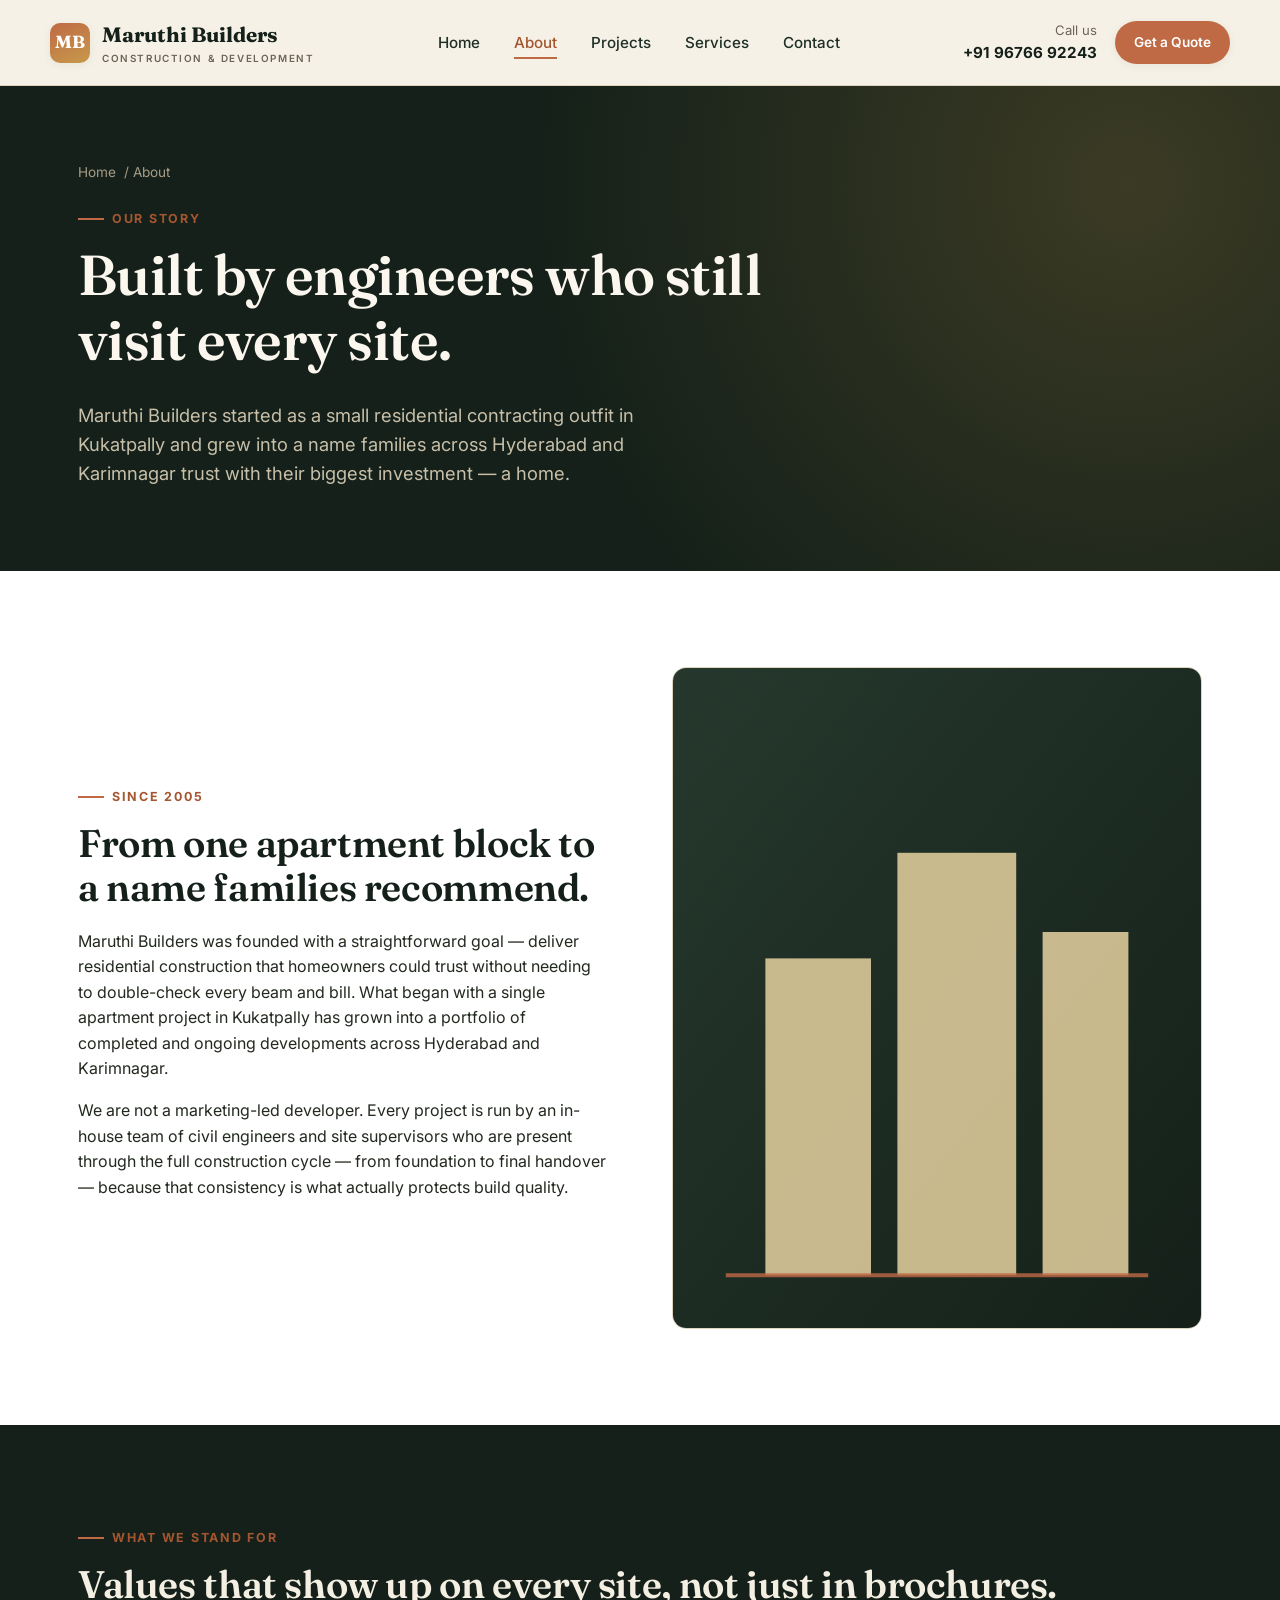
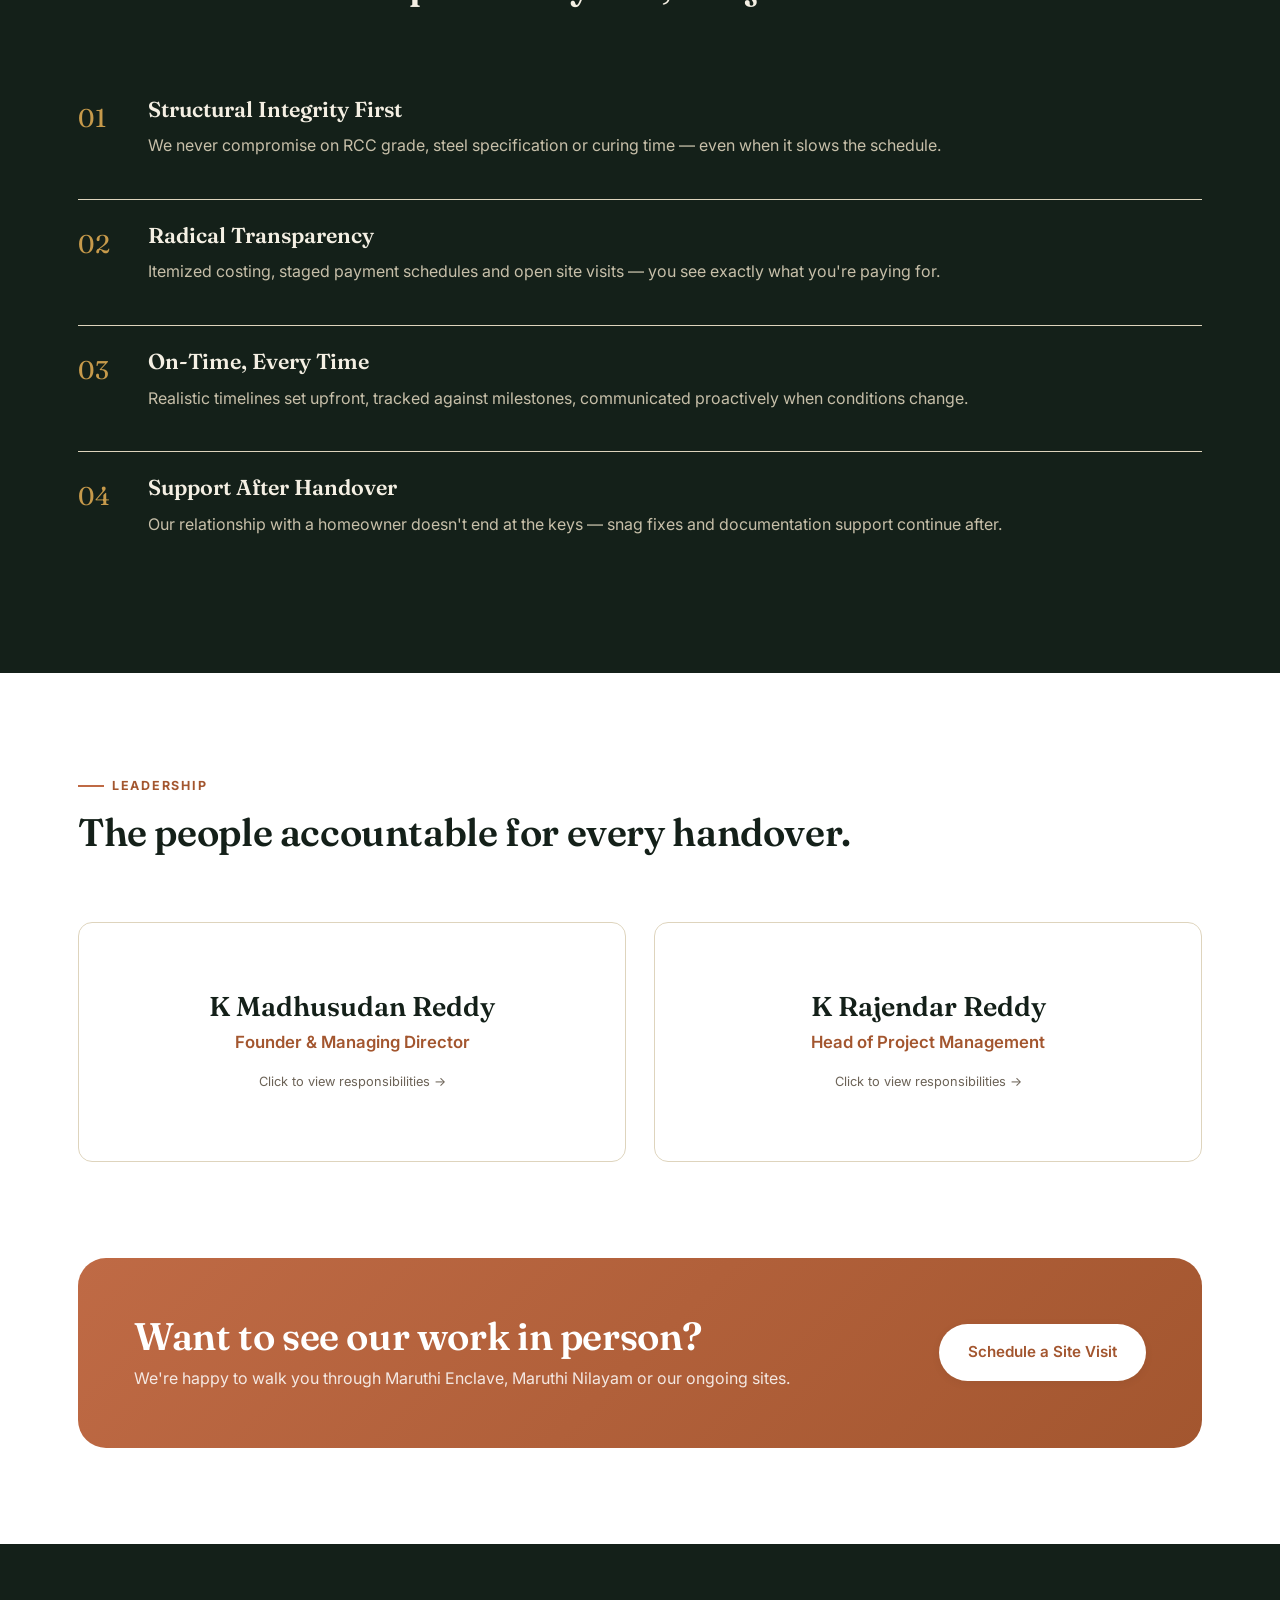
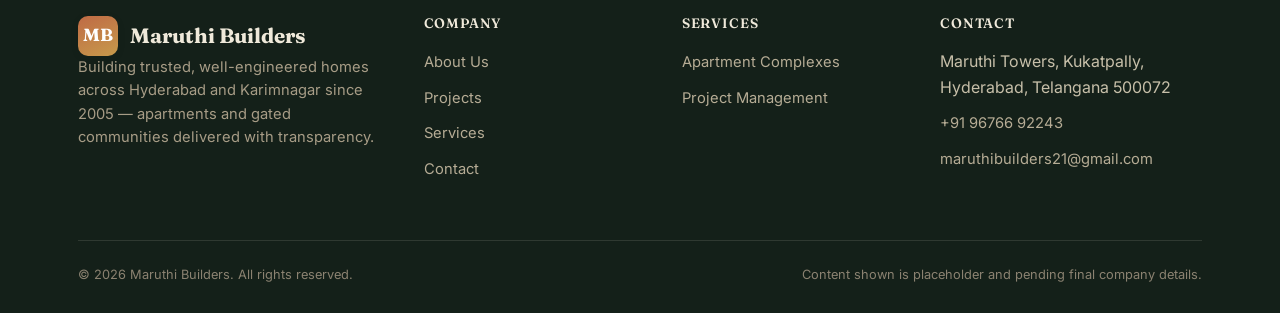
==== commit 1cfd0048: "Convert leadership section into click-to-flip cards - Front face shows name and role (bigger, center" ====
--- a/about.html
+++ b/about.html
@@ -110,27 +110,35 @@
         <h2>The people accountable for every handover.</h2>
       </div>
     </div>
-    <div class="leader-list">
-      <div class="leader-card reveal">
-        <div class="leader-name">
-          <h3>K Madhusudan Reddy</h3>
-          <span class="leader-role">Founder &amp; Managing Director</span>
+    <div class="grid grid-2 leader-grid">
+      <div class="leader-card reveal" role="button" tabindex="0" aria-pressed="false" aria-label="K Madhusudan Reddy, Founder and Managing Director. Click to view responsibilities.">
+        <div class="leader-card-inner">
+          <div class="leader-face leader-face--front">
+            <h3>K Madhusudan Reddy</h3>
+            <span class="leader-role">Founder &amp; Managing Director</span>
+            <span class="leader-hint">Click to view responsibilities →</span>
+          </div>
+          <div class="leader-face leader-face--back">
+            <span class="leader-role">Founder &amp; Managing Director</span>
+            <p>With <strong>25+ years of experience in residential construction</strong>, our Founder &amp; Managing Director brings deep industry expertise and a hands-on approach to every project. From planning and execution to quality management and final delivery, his focus remains on <strong>craftsmanship, transparency, and dependable execution</strong>.</p>
+            <p>Guided by the belief that <strong>a home is more than a structure—it is a space built for life</strong>, he continues to lead the company with a commitment to creating homes that stand the test of time.</p>
+            <p><strong>Building homes. Building trust. Building for generations.</strong></p>
+          </div>
         </div>
-        <div class="leader-details">
-          <p>With <strong>25+ years of experience in residential construction</strong>, our Founder &amp; Managing Director brings deep industry expertise and a hands-on approach to every project. From planning and execution to quality management and final delivery, his focus remains on <strong>craftsmanship, transparency, and dependable execution</strong>.</p>
-          <p>Guided by the belief that <strong>a home is more than a structure—it is a space built for life</strong>, he continues to lead the company with a commitment to creating homes that stand the test of time.</p>
-          <p><strong>Building homes. Building trust. Building for generations.</strong></p>
-        </div>
-      </div>
-      <div class="leader-card reveal">
-        <div class="leader-name">
-          <h3>K Rajendar Reddy</h3>
-          <span class="leader-role">Head of Project Management</span>
-        </div>
-        <div class="leader-details">
-          <p>With <strong>20+ years of experience</strong> across <strong>banking, finance, insurance, construction, and e-commerce</strong>, our Head of Project Management brings a unique blend of business, technology, and execution expertise.</p>
-          <p>An <strong>ISB alumnus</strong> and <strong>NIT Kurukshetra technology graduate</strong>, he brings strong capabilities in <strong>project planning, stakeholder management, process optimization, risk management, and delivery</strong>.</p>
-          <p>His focus is simple: <strong>ensuring every project is efficiently planned, professionally executed, and delivered with the highest standards of quality, transparency, and accountability.</strong></p>
+      </div>
+      <div class="leader-card reveal" role="button" tabindex="0" aria-pressed="false" aria-label="K Rajendar Reddy, Head of Project Management. Click to view responsibilities.">
+        <div class="leader-card-inner">
+          <div class="leader-face leader-face--front">
+            <h3>K Rajendar Reddy</h3>
+            <span class="leader-role">Head of Project Management</span>
+            <span class="leader-hint">Click to view responsibilities →</span>
+          </div>
+          <div class="leader-face leader-face--back">
+            <span class="leader-role">Head of Project Management</span>
+            <p>With <strong>20+ years of experience</strong> across <strong>banking, finance, insurance, construction, and e-commerce</strong>, our Head of Project Management brings a unique blend of business, technology, and execution expertise.</p>
+            <p>An <strong>ISB alumnus</strong> and <strong>NIT Kurukshetra technology graduate</strong>, he brings strong capabilities in <strong>project planning, stakeholder management, process optimization, risk management, and delivery</strong>.</p>
+            <p>His focus is simple: <strong>ensuring every project is efficiently planned, professionally executed, and delivered with the highest standards of quality, transparency, and accountability.</strong></p>
+          </div>
         </div>
       </div>
     </div>
--- a/css/styles.css
+++ b/css/styles.css
@@ -675,25 +675,45 @@
 .value-row:last-child { border-bottom: none; }
 .value-num { font-family: var(--font-head); font-size: 1.6rem; color: var(--gold); width: 50px; flex-shrink: 0; }
 
-.leader-list { display: flex; flex-direction: column; gap: 24px; }
+.leader-grid { gap: 28px; }
 .leader-card {
-  display: grid;
-  grid-template-columns: 240px 1fr;
-  gap: 40px;
-  text-align: left;
-  background: var(--surface);
+  perspective: 1400px;
+  cursor: pointer;
+}
+.leader-card-inner {
+  position: relative;
+  height: 240px;
+  transition: transform 0.6s cubic-bezier(0.4, 0.2, 0.2, 1);
+  transform-style: preserve-3d;
+}
+.leader-card.is-flipped .leader-card-inner { transform: rotateY(180deg); }
+.leader-face {
+  position: absolute;
+  inset: 0;
+  backface-visibility: hidden;
   border: 1px solid var(--line);
   border-radius: var(--radius-md);
-  padding: 32px;
-}
-.leader-name h3 { margin-bottom: 2px; }
-.leader-role { color: var(--terracotta-dark); font-weight: 600; font-size: 0.88rem; display: block; }
-.leader-details p { color: var(--muted); font-size: 0.88rem; margin-bottom: 14px; }
-.leader-details p:last-child { margin-bottom: 0; }
-.leader-lede { font-family: var(--font-head); font-size: 1.05rem; color: var(--ink); margin-bottom: 14px; }
-@media (max-width: 720px) {
-  .leader-card { grid-template-columns: 1fr; gap: 16px; }
-}
+  background: var(--surface);
+  padding: 28px;
+  overflow-y: auto;
+  transition: border-color 0.25s ease;
+}
+.leader-card:hover .leader-face--front,
+.leader-card:focus-visible .leader-face--front { border-color: var(--terracotta); }
+.leader-face--front {
+  display: flex;
+  flex-direction: column;
+  justify-content: center;
+  align-items: center;
+  text-align: center;
+}
+.leader-face--front h3 { font-size: 1.7rem; margin-bottom: 6px; }
+.leader-face--back { transform: rotateY(180deg); text-align: left; }
+.leader-role { color: var(--terracotta-dark); font-weight: 600; font-size: 0.88rem; display: block; margin-bottom: 14px; }
+.leader-face--front .leader-role { font-size: 1.05rem; margin-bottom: 0; }
+.leader-hint { margin-top: 16px; font-size: 0.8rem; color: var(--muted); }
+.leader-face--back p { color: var(--muted); font-size: 0.85rem; margin-bottom: 14px; }
+.leader-face--back p:last-child { margin-bottom: 0; }
 
 /* ==========================================================================
    FAQ
